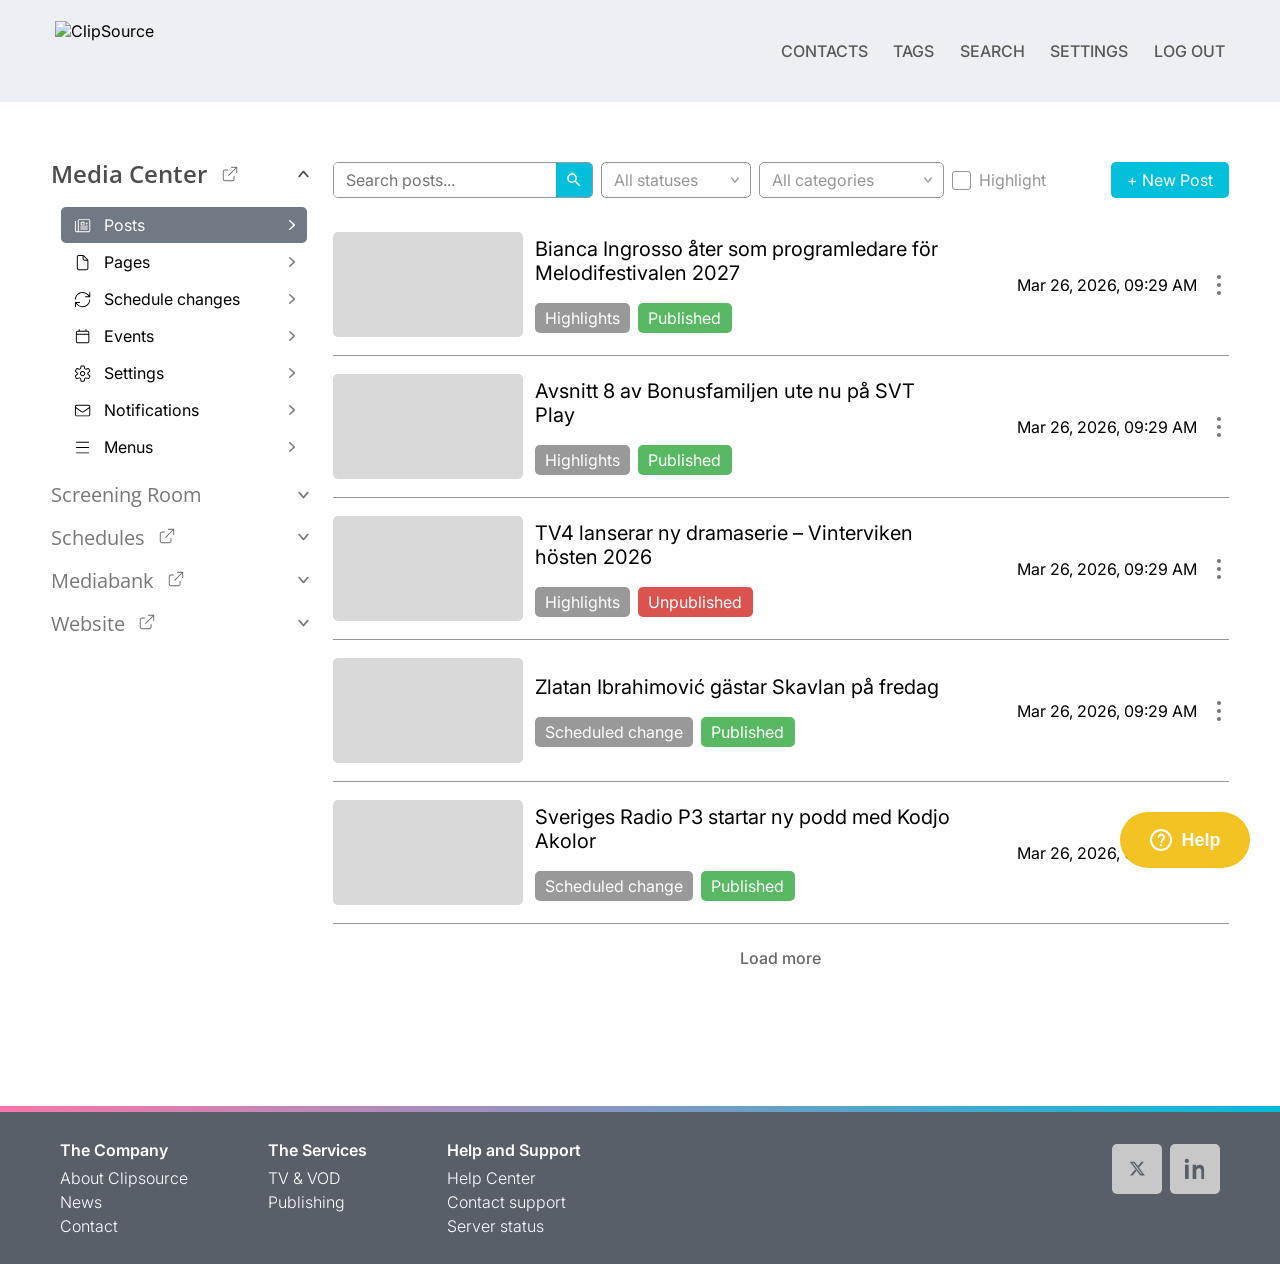
==== medicenter.html @ f0f72229 "Add files via upload" ====
<!DOCTYPE html>
<html lang="en">
<head>
  <meta charset="UTF-8" />
  <meta name="viewport" content="width=device-width, initial-scale=1.0" />
  <title>Media Center</title>
  <link rel="preconnect" href="https://fonts.googleapis.com">
  <link rel="preconnect" href="https://fonts.gstatic.com" crossorigin>
  <link href="https://fonts.googleapis.com/css2?family=Inter:wght@300;400;500;600&family=Open+Sans:wght@400;600&display=swap" rel="stylesheet">
  <link rel="stylesheet" href="screeningroom.css" />
  <link rel="stylesheet" href="search.css" />
  <link rel="stylesheet" href="help-overlay.css" />
</head>
<body>
  <div class="dashboard-wrapper">

    <!-- ── Top Nav ─────────────────────────────────────── -->
    <header class="top-nav">
      <div class="nav-logo">
        <img src="assets/clipsource-logo.png" alt="ClipSource" class="nav-logo-img" />
      </div>
      <nav class="nav-links">
        <span onclick="goToContacts()">CONTACTS</span>
        <span>TAGS</span>
        <span style="margin-left: auto;">SEARCH</span>
        <span onclick="goToSettings()">SETTINGS</span>
        <span onclick="logout()">LOG OUT</span>
      </nav>
    </header>

    <div class="main-container">

      <!-- ── Sidebar ──────────────────────────────────── -->
      <aside class="sidebar">

        <!-- ── Media Center accordion ── -->
        <div class="accordion-section is-open" id="acc-media-center">
          <div class="acc-header" data-target="media-center">
            <span class="acc-title">
              Media Center
              <a href="https://clipsource.com/?gad_source=1&gad_campaignid=19393620648&gbraid=0AAAAADBw0u-tdat1LCQ9C3eCldKlBd64u&gclid=EAIaIQobChMIgPXr3YjekwMVrkKRBR07qACNEAAYASAAEgKkHfD_BwE" target="_blank" rel="noopener noreferrer" class="pressroom-link" title="Pressroom" style="margin-left: 4px; padding: 2px 4px; display: inline-flex; align-items: center; justify-content: center; border-radius: 4px; color: #666;">
                <svg class="nav-icon" viewBox="0 0 640 640" fill="none" style="width: 18px; height: 18px; display: block;"><path d="M368 64C359.2 64 352 71.2 352 80C352 88.8 359.2 96 368 96L521.4 96L260.7 356.7C254.5 362.9 254.5 373.1 260.7 379.3C266.9 385.5 277.1 385.5 283.3 379.3L544 118.6L544 272C544 280.8 551.2 288 560 288C568.8 288 576 280.8 576 272L576 80C576 71.2 568.8 64 560 64L368 64zM144 160C99.8 160 64 195.8 64 240L64 496C64 540.2 99.8 576 144 576L400 576C444.2 576 480 540.2 480 496L480 400C480 391.2 472.8 384 464 384C455.2 384 448 391.2 448 400L448 496C448 522.5 426.5 544 400 544L144 544C117.5 544 96 522.5 96 496L96 240C96 213.5 117.5 192 144 192L240 192C248.8 192 256 184.8 256 176C256 167.2 248.8 160 240 160L144 160z" fill="currentColor"/></svg>
              </a>
            </span>
            <svg class="acc-chevron" width="7" height="12" viewBox="0 0 8.89 13.39" fill="none">
              <path d="M0.357301 13.071C-0.118783 12.6716 -0.119157 11.9393 0.356519 11.5394L6.11962 6.69471L0.356558 1.84998C-0.119109 1.45011 -0.11874 0.717811 0.357328 0.318419L0.458081 0.233894C0.829807 -0.0779599 1.37176 -0.0779654 1.7435 0.233881L8.53177 5.92859C9.00817 6.32825 9.00817 7.06117 8.53177 7.46083L1.74348 13.1555C1.37176 13.4674 0.82981 13.4674 0.458084 13.1555L0.357301 13.071Z" fill="currentColor"/>
            </svg>
          </div>
          <div class="acc-items">

            <div class="nav-item active" data-section="media-center">
              <svg class="nav-icon" viewBox="0 0 20 20" fill="none"><path d="M7 4C6.44687 4 6 4.44687 6 5V15C6 15.3656 5.90312 15.7063 5.73125 16H15.5C16.3281 16 17 15.3281 17 14.5V5C17 4.44687 16.5531 4 16 4H7ZM4 16C4.55313 16 5 15.5531 5 15V5C5 3.89688 5.89688 3 7 3H16C17.1031 3 18 3.89688 18 5V14.5C18 15.8813 16.8813 17 15.5 17H4C2.89688 17 2 16.1031 2 15V5.5C2 5.225 2.225 5 2.5 5C2.775 5 3 5.225 3 5.5V15C3 15.5531 3.44687 16 4 16ZM13 7.5C13 7.225 13.225 7 13.5 7H15C15.275 7 15.5 7.225 15.5 7.5C15.5 7.775 15.275 8 15 8H13.5C13.225 8 13 7.775 13 7.5ZM13 9.5C13 9.225 13.225 9 13.5 9H15C15.275 9 15.5 9.225 15.5 9.5C15.5 9.775 15.275 10 15 10H13.5C13.225 10 13 9.775 13 9.5ZM7.5 11.5C7.5 11.225 7.725 11 8 11H15C15.275 11 15.5 11.225 15.5 11.5C15.5 11.775 15.275 12 15 12H8C7.725 12 7.5 11.775 7.5 11.5ZM7.5 13.5C7.5 13.225 7.725 13 8 13H15C15.275 13 15.5 13.225 15.5 13.5C15.5 13.775 15.275 14 15 14H8C7.725 14 7.5 13.775 7.5 13.5ZM9 9H11V7H9V9ZM8 6.75C8 6.33437 8.33437 6 8.75 6H11.25C11.6656 6 12 6.33437 12 6.75V9.25C12 9.66563 11.6656 10 11.25 10H8.75C8.33437 10 8 9.66563 8 9.25V6.75Z" fill="currentColor"/></svg>
              <span>Posts</span>
              <svg class="item-chevron" width="6" height="10" viewBox="0 0 6.8801 11.3654" fill="none"><path d="M0.280074 11.1326C-0.0930948 10.787 -0.0933998 10.1969 0.279411 9.85086L4.77015 5.68269L0.279431 1.5145C-0.093366 1.16847 -0.0930665 0.578438 0.280083 0.232795C0.615172 -0.0775938 1.13276 -0.0775987 1.46785 0.232783L6.55964 4.94905C6.98693 5.34482 6.98692 6.02056 6.55964 6.41633L1.46785 11.1326C1.13276 11.443 0.615169 11.443 0.280074 11.1326Z" fill="currentColor"/></svg>
            </div>



            <div class="nav-item" data-section="media-center">
              <svg class="nav-icon" viewBox="0 0 20 20" fill="none"><path d="M10 3H6C5.44687 3 5 3.44687 5 4V16C5 16.5531 5.44687 17 6 17H14C14.5531 17 15 16.5531 15 16V8H12C10.8969 8 10 7.10312 10 6V3ZM14.5844 7L11 3.41563V6C11 6.55313 11.4469 7 12 7H14.5844ZM4 4C4 2.89688 4.89688 2 6 2H10.1719C10.7031 2 11.2125 2.20937 11.5875 2.58437L15.4156 6.41563C15.7906 6.79063 16 7.3 16 7.83125V16C16 17.1031 15.1031 18 14 18H6C4.89688 18 4 17.1031 4 16V4Z" fill="currentColor"/></svg>
              <span>Pages</span>
              <svg class="item-chevron" width="6" height="10" viewBox="0 0 6.8801 11.3654" fill="none"><path d="M0.280074 11.1326C-0.0930948 10.787 -0.0933998 10.1969 0.279411 9.85086L4.77015 5.68269L0.279431 1.5145C-0.093366 1.16847 -0.0930665 0.578438 0.280083 0.232795C0.615172 -0.0775938 1.13276 -0.0775987 1.46785 0.232783L6.55964 4.94905C6.98693 5.34482 6.98692 6.02056 6.55964 6.41633L1.46785 11.1326C1.13276 11.443 0.615169 11.443 0.280074 11.1326Z" fill="currentColor"/></svg>
            </div>

            <div class="nav-item" data-section="media-center">
              <svg class="nav-icon" viewBox="0 0 20 20" fill="none"><path d="M3.01562 9.53438C3.125 7.9 3.80313 6.3 5.05 5.05C6.41563 3.68438 8.20625 3 10 3C11.9375 3 13.7875 3.79688 15.1187 5.20625L16.3406 6.5H13C12.725 6.5 12.5 6.725 12.5 7C12.5 7.275 12.725 7.5 13 7.5H17.5C17.775 7.5 18 7.275 18 7V2.5C18 2.225 17.775 2 17.5 2C17.225 2 17 2.225 17 2.5V5.74375L15.8438 4.52187C14.325 2.9125 12.2125 2 10 2C7.95312 2 5.90625 2.78125 4.34375 4.34375C2.91562 5.76875 2.14062 7.6 2.01875 9.46562C2 9.74375 2.20937 9.98125 2.48438 10C2.75938 10.0188 2.99687 9.80938 3.01562 9.53438ZM16.9844 10.4688C16.875 12.1031 16.1969 13.7031 14.95 14.95C13.5844 16.3156 11.7938 17 10 17C8.0625 17 6.2125 16.2031 4.88125 14.7937L3.65937 13.5H7C7.275 13.5 7.5 13.275 7.5 13C7.5 12.725 7.275 12.5 7 12.5H2.5C2.225 12.5 2 12.725 2 13V17.5C2 17.775 2.225 18 2.5 18C2.775 18 3 17.775 3 17.5V14.2563L4.15625 15.4781C5.675 17.0875 7.79063 17.9969 10 17.9969C12.0469 17.9969 14.0938 17.2156 15.6562 15.6531C17.0812 14.2281 17.8563 12.3937 17.9813 10.5281C18 10.2531 17.7906 10.0156 17.5156 9.99687C17.2406 9.97812 17.0031 10.1875 16.9844 10.4625V10.4688Z" fill="currentColor"/></svg>
              <span>Schedule changes</span>
              <svg class="item-chevron" width="6" height="10" viewBox="0 0 6.8801 11.3654" fill="none"><path d="M0.280074 11.1326C-0.0930948 10.787 -0.0933998 10.1969 0.279411 9.85086L4.77015 5.68269L0.279431 1.5145C-0.093366 1.16847 -0.0930665 0.578438 0.280083 0.232795C0.615172 -0.0775938 1.13276 -0.0775987 1.46785 0.232783L6.55964 4.94905C6.98693 5.34482 6.98692 6.02056 6.55964 6.41633L1.46785 11.1326C1.13276 11.443 0.615169 11.443 0.280074 11.1326Z" fill="currentColor"/></svg>
            </div>

            <div class="nav-item" data-section="media-center">
              <svg class="nav-icon" viewBox="0 0 20 20" fill="none"><path d="M6.5 2C6.775 2 7 2.225 7 2.5V4H13V2.5C13 2.225 13.225 2 13.5 2C13.775 2 14 2.225 14 2.5V4H15C16.1031 4 17 4.89688 17 6V15C17 16.1031 16.1031 17 15 17H5C3.89688 17 3 16.1031 3 15V6C3 4.89688 3.89688 4 5 4H6V2.5C6 2.225 6.225 2 6.5 2ZM15 5H5C4.44687 5 4 5.44687 4 6V7H16V6C16 5.44687 15.5531 5 15 5ZM16 8H4V15C4 15.5531 4.44687 16 5 16H15C15.5531 16 16 15.5531 16 15V8Z" fill="currentColor"/></svg>
              <span>Events</span>
              <svg class="item-chevron" width="6" height="10" viewBox="0 0 6.8801 11.3654" fill="none"><path d="M0.280074 11.1326C-0.0930948 10.787 -0.0933998 10.1969 0.279411 9.85086L4.77015 5.68269L0.279431 1.5145C-0.093366 1.16847 -0.0930665 0.578438 0.280083 0.232795C0.615172 -0.0775938 1.13276 -0.0775987 1.46785 0.232783L6.55964 4.94905C6.98693 5.34482 6.98692 6.02056 6.55964 6.41633L1.46785 11.1326C1.13276 11.443 0.615169 11.443 0.280074 11.1326Z" fill="currentColor"/></svg>
            </div>

            <div class="nav-item" data-section="media-center">
              <svg class="nav-icon" viewBox="0 0 20 20" fill="none"><path d="M7.80937 5.50938C7.60625 5.60938 7.40937 5.72187 7.22187 5.85C6.96562 6.02187 6.64375 6.06562 6.34687 5.96875L4.10625 5.225L2.92188 7.275L4.6875 8.84688C4.91875 9.05313 5.04062 9.35313 5.02187 9.6625C5.00625 9.8875 5.00625 10.1188 5.02187 10.3438C5.04375 10.6531 4.91875 10.9531 4.6875 11.1594L2.92188 12.7281L4.10625 14.7812L6.34687 14.0375C6.64062 13.9406 6.9625 13.9844 7.22187 14.1562C7.40937 14.2812 7.60625 14.3969 7.80937 14.4969C8.0875 14.6344 8.28437 14.8906 8.34687 15.1938L8.82187 17.5063H11.1906L11.6656 15.1938C11.7281 14.8906 11.9281 14.6344 12.2031 14.4969C12.4062 14.3969 12.6031 14.2844 12.7906 14.1562C13.0469 13.9844 13.3687 13.9406 13.6656 14.0375L15.9062 14.7812L17.0906 12.7281L15.325 11.1594C15.0937 10.9531 14.9719 10.6531 14.9906 10.3438C14.9969 10.2313 15.0031 10.1188 15.0031 10.0031C15.0031 9.8875 15 9.775 14.9906 9.6625C14.9688 9.35313 15.0937 9.05313 15.325 8.84688L17.0906 7.27812L15.9062 5.225L13.6656 5.96875C13.3719 6.06562 13.05 6.02187 12.7906 5.85C12.6031 5.725 12.4062 5.60938 12.2031 5.50938C11.925 5.37188 11.7281 5.11562 11.6656 4.8125L11.1906 2.5H8.82187L8.34687 4.8125C8.28437 5.11562 8.08437 5.37188 7.80937 5.50938ZM11.1938 1.5C11.6688 1.5 12.0781 1.83437 12.1719 2.29688L12.6469 4.60938C12.8906 4.72812 13.1281 4.86563 13.3531 5.01875L15.5937 4.275C16.0437 4.125 16.5375 4.3125 16.775 4.725L17.9594 6.77812C18.1969 7.19062 18.1125 7.70937 17.7563 8.025L15.9969 9.59375C16.0156 9.8625 16.0156 10.1406 15.9969 10.4062L17.7625 11.975C18.1188 12.2906 18.2 12.8125 17.9656 13.2219L16.7812 15.275C16.5437 15.6875 16.05 15.875 15.6 15.725L13.3594 14.9812C13.1344 15.1312 12.9 15.2687 12.6531 15.3906L12.1781 17.7031C12.0813 18.1687 11.6719 18.5 11.2 18.5H8.83125C8.35625 18.5 7.94687 18.1656 7.85312 17.7031L7.37812 15.3906C7.13437 15.2719 6.89687 15.1344 6.67187 14.9812L4.42188 15.725C3.97188 15.875 3.47812 15.6875 3.24062 15.275L2.05625 13.225C1.81875 12.8156 1.90313 12.2937 2.25938 11.9781L4.02187 10.4062C4.00312 10.1375 4.00312 9.85938 4.02187 9.59375L2.25625 8.025C1.9 7.70937 1.81875 7.1875 2.05312 6.77812L3.24062 4.725C3.47812 4.3125 3.97188 4.125 4.42188 4.275L6.6625 5.01875C6.8875 4.86875 7.12187 4.73125 7.36875 4.60938L7.84375 2.29688C7.94062 1.83437 8.35 1.5 8.825 1.5H11.1938ZM8.25937 10C8.25937 10.9625 9.0375 11.7406 10 11.7406C10.9625 11.7406 11.7406 10.9625 11.7406 10C11.7406 9.0375 10.9625 8.25937 10 8.25937C9.0375 8.25937 8.25937 9.0375 8.25937 10ZM9.99063 12.75C8.47188 12.7437 7.24375 11.5094 7.25 9.99063C7.25625 8.47188 8.49062 7.24375 10.0094 7.25C11.5281 7.25625 12.7562 8.49062 12.75 10.0094C12.7437 11.5281 11.5094 12.7563 9.99063 12.75Z" fill="currentColor"/></svg>
              <span>Settings</span>
              <svg class="item-chevron" width="6" height="10" viewBox="0 0 6.8801 11.3654" fill="none"><path d="M0.280074 11.1326C-0.0930948 10.787 -0.0933998 10.1969 0.279411 9.85086L4.77015 5.68269L0.279431 1.5145C-0.093366 1.16847 -0.0930665 0.578438 0.280083 0.232795C0.615172 -0.0775938 1.13276 -0.0775987 1.46785 0.232783L6.55964 4.94905C6.98693 5.34482 6.98692 6.02056 6.55964 6.41633L1.46785 11.1326C1.13276 11.443 0.615169 11.443 0.280074 11.1326Z" fill="currentColor"/></svg>
            </div>

            <div class="nav-item" data-section="media-center">
              <svg class="nav-icon" viewBox="0 0 20 20" fill="none"><path d="M2 5.82812V5.75H2.00312C2.04062 4.77812 2.84375 4 3.82812 4H16.1719C17.1562 4 17.9563 4.77812 17.9969 5.75H18V14C18 15.1031 17.1031 16 16 16H4C2.89688 16 2 15.1031 2 14V5.82812ZM17 7.4875L11.4781 11.5344C10.5969 12.1781 9.4 12.1781 8.52188 11.5344L3 7.4875V14C3 14.5531 3.44687 15 4 15H16C16.5531 15 17 14.5531 17 14V7.4875ZM17 5.82812C17 5.37187 16.6281 5 16.1719 5H3.82812C3.37187 5 3 5.37187 3 5.82812C3 6.09062 3.125 6.34062 3.3375 6.49687L9.1125 10.7281C9.64063 11.1156 10.3594 11.1156 10.8875 10.7281L16.6625 6.49375C16.875 6.3375 17 6.09062 17 5.825V5.82812Z" fill="currentColor"/></svg>
              <span>Notifications</span>
              <svg class="item-chevron" width="6" height="10" viewBox="0 0 6.8801 11.3654" fill="none"><path d="M0.280074 11.1326C-0.0930948 10.787 -0.0933998 10.1969 0.279411 9.85086L4.77015 5.68269L0.279431 1.5145C-0.093366 1.16847 -0.0930665 0.578438 0.280083 0.232795C0.615172 -0.0775938 1.13276 -0.0775987 1.46785 0.232783L6.55964 4.94905C6.98693 5.34482 6.98692 6.02056 6.55964 6.41633L1.46785 11.1326C1.13276 11.443 0.615169 11.443 0.280074 11.1326Z" fill="currentColor"/></svg>
            </div>

            <div class="nav-item" data-section="media-center">
              <svg class="nav-icon" viewBox="0 0 20 20" fill="none"><path d="M3 4.5C3 4.225 3.225 4 3.5 4H16.5C16.775 4 17 4.225 17 4.5C17 4.775 16.775 5 16.5 5H3.5C3.225 5 3 4.775 3 4.5ZM3 10C3 9.725 3.225 9.5 3.5 9.5H16.5C16.775 9.5 17 9.725 17 10C17 10.275 16.775 10.5 16.5 10.5H3.5C3.225 10.5 3 10.275 3 10ZM17 15.5C17 15.775 16.775 16 16.5 16H3.5C3.225 16 3 15.775 3 15.5C3 15.225 3.225 15 3.5 15H16.5C16.775 15 17 15.225 17 15.5Z" fill="currentColor"/></svg>
              <span>Menus</span>
              <svg class="item-chevron" width="6" height="10" viewBox="0 0 6.8801 11.3654" fill="none"><path d="M0.280074 11.1326C-0.0930948 10.787 -0.0933998 10.1969 0.279411 9.85086L4.77015 5.68269L0.279431 1.5145C-0.093366 1.16847 -0.0930665 0.578438 0.280083 0.232795C0.615172 -0.0775938 1.13276 -0.0775987 1.46785 0.232783L6.55964 4.94905C6.98693 5.34482 6.98692 6.02056 6.55964 6.41633L1.46785 11.1326C1.13276 11.443 0.615169 11.443 0.280074 11.1326Z" fill="currentColor"/></svg>
            </div>



          </div>
        </div>

        <!-- ── Screening Room accordion ── -->
        <div class="accordion-section" id="acc-screening-room">
          <div class="acc-header" data-target="screening-room">
            <span class="acc-title">Screening Room</span>
            <svg class="acc-chevron" width="7" height="12" viewBox="0 0 8.89 13.39" fill="none">
              <path d="M0.357301 13.071C-0.118783 12.6716 -0.119157 11.9393 0.356519 11.5394L6.11962 6.69471L0.356558 1.84998C-0.119109 1.45011 -0.11874 0.717811 0.357328 0.318419L0.458081 0.233894C0.829807 -0.0779599 1.37176 -0.0779654 1.7435 0.233881L8.53177 5.92859C9.00817 6.32825 9.00817 7.06117 8.53177 7.46083L1.74348 13.1555C1.37176 13.4674 0.82981 13.4674 0.458084 13.1555L0.357301 13.071Z" fill="currentColor"/>
            </svg>
          </div>
          <div class="acc-items">

            <div class="nav-item sr-item" data-section="screening-room">
              <svg class="nav-icon" viewBox="0 0 20 20" fill="none"><path d="M10 3H6C5.44687 3 5 3.44687 5 4V16C5 16.5531 5.44687 17 6 17H14C14.5531 17 15 16.5531 15 16V8H12C10.8969 8 10 7.10312 10 6V3ZM14.5844 7L11 3.41563V6C11 6.55313 11.4469 7 12 7H14.5844ZM4 4C4 2.89688 4.89688 2 6 2H10.1719C10.7031 2 11.2125 2.20937 11.5875 2.58437L15.4156 6.41563C15.7906 6.79063 16 7.3 16 7.83125V16C16 17.1031 15.1031 18 14 18H6C4.89688 18 4 17.1031 4 16V4Z" fill="currentColor"/></svg>
              <span>My files</span>
              <svg class="item-chevron" width="6" height="10" viewBox="0 0 6.8801 11.3654" fill="none"><path d="M0.280074 11.1326C-0.0930948 10.787 -0.0933998 10.1969 0.279411 9.85086L4.77015 5.68269L0.279431 1.5145C-0.093366 1.16847 -0.0930665 0.578438 0.280083 0.232795C0.615172 -0.0775938 1.13276 -0.0775987 1.46785 0.232783L6.55964 4.94905C6.98693 5.34482 6.98692 6.02056 6.55964 6.41633L1.46785 11.1326C1.13276 11.443 0.615169 11.443 0.280074 11.1326Z" fill="currentColor"/></svg>
            </div>

            <div class="nav-item sr-item" data-section="screening-room">
              <svg class="nav-icon" viewBox="0 0 14 14.9984" fill="none"><path d="M7.5 1.70469V10.4984C7.5 10.7734 7.275 10.9984 7 10.9984C6.725 10.9984 6.5 10.7734 6.5 10.4984V1.70469L3.85313 4.35156C3.65938 4.54531 3.34062 4.54531 3.14687 4.35156C2.95312 4.15781 2.95312 3.83906 3.14687 3.64531L6.64688 0.145312C6.84063 -0.0484375 7.15937 -0.0484375 7.35312 0.145312L10.8531 3.64531C11.0469 3.83906 11.0469 4.15781 10.8531 4.35156C10.6594 4.54531 10.3406 4.54531 10.1469 4.35156L7.5 1.70469ZM5 9.99844H2C1.44687 9.99844 1 10.4453 1 10.9984V12.9984C1 13.5516 1.44687 13.9984 2 13.9984H12C12.5531 13.9984 13 13.5516 13 12.9984V10.9984C13 10.4453 12.5531 9.99844 12 9.99844H9V8.99844H12C13.1031 8.99844 14 9.89531 14 10.9984V12.9984C14 14.1016 13.1031 14.9984 12 14.9984H2C0.896875 14.9984 0 14.1016 0 12.9984V10.9984C0 9.89531 0.896875 8.99844 2 8.99844H5V9.99844ZM10 11.9984C10 11.5828 10.3344 11.2484 10.75 11.2484C11.1656 11.2484 11.5 11.5828 11.5 11.9984C11.5 12.4141 11.1656 12.7484 10.75 12.7484C10.3344 12.7484 10 12.4141 10 11.9984Z" fill="currentColor"/></svg>
              <span>Upload file</span>
              <svg class="item-chevron" width="6" height="10" viewBox="0 0 6.8801 11.3654" fill="none"><path d="M0.280074 11.1326C-0.0930948 10.787 -0.0933998 10.1969 0.279411 9.85086L4.77015 5.68269L0.279431 1.5145C-0.093366 1.16847 -0.0930665 0.578438 0.280083 0.232795C0.615172 -0.0775938 1.13276 -0.0775987 1.46785 0.232783L6.55964 4.94905C6.98693 5.34482 6.98692 6.02056 6.55964 6.41633L1.46785 11.1326C1.13276 11.443 0.615169 11.443 0.280074 11.1326Z" fill="currentColor"/></svg>
            </div>

            <div class="nav-item sr-item" data-section="screening-room">
              <svg class="nav-icon" viewBox="0 0 12 16" fill="none"><path d="M4.25 2.5H7.75C8.16563 2.5 8.5 2.16563 8.5 1.75C8.5 1.33437 8.16563 1 7.75 1H4.25C3.83437 1 3.5 1.33437 3.5 1.75C3.5 2.16563 3.83437 2.5 4.25 2.5ZM4.25 3.5C3.36875 3.5 2.6375 2.84688 2.51875 2H2C1.44687 2 1 2.44687 1 3V14C1 14.5531 1.44687 15 2 15H10C10.5531 15 11 14.5531 11 14V3C11 2.44687 10.5531 2 10 2H9.48125C9.35937 2.84688 8.63125 3.5 7.75 3.5H4.25ZM7.75 0C8.44687 0 9.05 0.409375 9.33125 1H10C11.1031 1 12 1.89688 12 3V14C12 15.1031 11.1031 16 10 16H2C0.896875 16 0 15.1031 0 14V3C0 1.89688 0.896875 1 2 1H2.66875C2.95 0.409375 3.55313 0 4.25 0H7.75ZM7 8.5C7 7.94687 6.55313 7.5 6 7.5C5.44687 7.5 5 7.94687 5 8.5C5 9.05313 5.44687 9.5 6 9.5C6.55313 9.5 7 9.05313 7 8.5ZM4 8.5C4 7.39688 4.89688 6.5 6 6.5C7.10312 6.5 8 7.39688 8 8.5C8 9.60312 7.10312 10.5 6 10.5C4.89688 10.5 4 9.60312 4 8.5ZM3.20625 13.5C2.86875 13.5 2.6125 13.1844 2.7625 12.8813C3.17187 12.0625 4.01875 11.5 5 11.5H7C7.97812 11.5 8.825 12.0625 9.2375 12.8813C9.39063 13.1844 9.13437 13.5 8.79375 13.5C8.56562 13.5 8.37187 13.35 8.24375 13.1625C7.975 12.7625 7.51875 12.5 7 12.5H5C4.48125 12.5 4.025 12.7625 3.75625 13.1625C3.62812 13.35 3.43438 13.5 3.20625 13.5Z" fill="currentColor"/></svg>
              <span>Account profile</span>
              <svg class="item-chevron" width="6" height="10" viewBox="0 0 6.8801 11.3654" fill="none"><path d="M0.280074 11.1326C-0.0930948 10.787 -0.0933998 10.1969 0.279411 9.85086L4.77015 5.68269L0.279431 1.5145C-0.093366 1.16847 -0.0930665 0.578438 0.280083 0.232795C0.615172 -0.0775938 1.13276 -0.0775987 1.46785 0.232783L6.55964 4.94905C6.98693 5.34482 6.98692 6.02056 6.55964 6.41633L1.46785 11.1326C1.13276 11.443 0.615169 11.443 0.280074 11.1326Z" fill="currentColor"/></svg>
            </div>

            <div class="nav-item sr-item" data-section="screening-room">
              <svg class="nav-icon" viewBox="0 0 20 20" fill="none"><path d="M2 5.82812V5.75H2.00312C2.04062 4.77812 2.84375 4 3.82812 4H16.1719C17.1562 4 17.9563 4.77812 17.9969 5.75H18V14C18 15.1031 17.1031 16 16 16H4C2.89688 16 2 15.1031 2 14V5.82812ZM17 7.4875L11.4781 11.5344C10.5969 12.1781 9.4 12.1781 8.52188 11.5344L3 7.4875V14C3 14.5531 3.44687 15 4 15H16C16.5531 15 17 14.5531 17 14V7.4875ZM17 5.82812C17 5.37187 16.6281 5 16.1719 5H3.82812C3.37187 5 3 5.37187 3 5.82812C3 6.09062 3.125 6.34062 3.3375 6.49687L9.1125 10.7281C9.64063 11.1156 10.3594 11.1156 10.8875 10.7281L16.6625 6.49375C16.875 6.3375 17 6.09062 17 5.825V5.82812Z" fill="currentColor"/></svg>
              <span>Notifications</span>
              <svg class="item-chevron" width="6" height="10" viewBox="0 0 6.8801 11.3654" fill="none"><path d="M0.280074 11.1326C-0.0930948 10.787 -0.0933998 10.1969 0.279411 9.85086L4.77015 5.68269L0.279431 1.5145C-0.093366 1.16847 -0.0930665 0.578438 0.280083 0.232795C0.615172 -0.0775938 1.13276 -0.0775987 1.46785 0.232783L6.55964 4.94905C6.98693 5.34482 6.98692 6.02056 6.55964 6.41633L1.46785 11.1326C1.13276 11.443 0.615169 11.443 0.280074 11.1326Z" fill="currentColor"/></svg>
            </div>

            <div class="nav-item sr-item" data-section="screening-room">
              <svg class="nav-icon" viewBox="0 0 16 14" fill="none"><path d="M1 0.5C1 0.225 0.775 0 0.5 0C0.225 0 0 0.225 0 0.5V11.5C0 12.8813 1.11875 14 2.5 14H15.5C15.775 14 16 13.775 16 13.5C16 13.225 15.775 13 15.5 13H2.5C1.67188 13 1 12.3281 1 11.5V0.5ZM4.5 2H11.5C11.775 2 12 1.775 12 1.5C12 1.225 11.775 1 11.5 1H4.5C4.225 1 4 1.225 4 1.5C4 1.775 4.225 2 4.5 2ZM4.5 5C4.225 5 4 5.225 4 5.5C4 5.775 4.225 6 4.5 6H9.5C9.775 6 10 5.775 10 5.5C10 5.225 9.775 5 9.5 5H4.5ZM4.5 9C4.225 9 4 9.225 4 9.5C4 9.775 4.225 10 4.5 10H13.5C13.775 10 14 9.775 14 9.5C14 9.225 13.775 9 13.5 9H4.5Z" fill="currentColor"/></svg>
              <span>Statistics</span>
              <svg class="item-chevron" width="6" height="10" viewBox="0 0 6.8801 11.3654" fill="none"><path d="M0.280074 11.1326C-0.0930948 10.787 -0.0933998 10.1969 0.279411 9.85086L4.77015 5.68269L0.279431 1.5145C-0.093366 1.16847 -0.0930665 0.578438 0.280083 0.232795C0.615172 -0.0775938 1.13276 -0.0775987 1.46785 0.232783L6.55964 4.94905C6.98693 5.34482 6.98692 6.02056 6.55964 6.41633L1.46785 11.1326C1.13276 11.443 0.615169 11.443 0.280074 11.1326Z" fill="currentColor"/></svg>
            </div>



          </div>
        </div>

        <!-- ── Collapsed sections ── -->
        <div class="accordion-section">
          <div class="acc-header collapsed-only">
            <span class="acc-title">
              Schedules
              <a href="https://clipsource.com/?gad_source=1&gad_campaignid=19393620648&gbraid=0AAAAADBw0u-tdat1LCQ9C3eCldKlBd64u&gclid=EAIaIQobChMIgPXr3YjekwMVrkKRBR07qACNEAAYASAAEgKkHfD_BwE" target="_blank" rel="noopener noreferrer" class="pressroom-link" title="Pressroom" style="margin-left: 4px; padding: 2px 4px; display: inline-flex; align-items: center; justify-content: center; border-radius: 4px; color: #666;">
                <svg class="nav-icon" viewBox="0 0 640 640" fill="none" style="width: 18px; height: 18px; display: block;"><path d="M368 64C359.2 64 352 71.2 352 80C352 88.8 359.2 96 368 96L521.4 96L260.7 356.7C254.5 362.9 254.5 373.1 260.7 379.3C266.9 385.5 277.1 385.5 283.3 379.3L544 118.6L544 272C544 280.8 551.2 288 560 288C568.8 288 576 280.8 576 272L576 80C576 71.2 568.8 64 560 64L368 64zM144 160C99.8 160 64 195.8 64 240L64 496C64 540.2 99.8 576 144 576L400 576C444.2 576 480 540.2 480 496L480 400C480 391.2 472.8 384 464 384C455.2 384 448 391.2 448 400L448 496C448 522.5 426.5 544 400 544L144 544C117.5 544 96 522.5 96 496L96 240C96 213.5 117.5 192 144 192L240 192C248.8 192 256 184.8 256 176C256 167.2 248.8 160 240 160L144 160z" fill="currentColor"/></svg>
              </a>
            </span>
            <svg class="acc-chevron" width="7" height="12" viewBox="0 0 8.89 13.39" fill="none">
              <path d="M0.357301 13.071C-0.118783 12.6716 -0.119157 11.9393 0.356519 11.5394L6.11962 6.69471L0.356558 1.84998C-0.119109 1.45011 -0.11874 0.717811 0.357328 0.318419L0.458081 0.233894C0.829807 -0.0779599 1.37176 -0.0779654 1.7435 0.233881L8.53177 5.92859C9.00817 6.32825 9.00817 7.06117 8.53177 7.46083L1.74348 13.1555C1.37176 13.4674 0.82981 13.4674 0.458084 13.1555L0.357301 13.071Z" fill="currentColor"/>
            </svg>
          </div>
        </div>

        <div class="accordion-section">
          <div class="acc-header collapsed-only">
            <span class="acc-title">
              Mediabank
              <a href="https://clipsource.com/?gad_source=1&gad_campaignid=19393620648&gbraid=0AAAAADBw0u-tdat1LCQ9C3eCldKlBd64u&gclid=EAIaIQobChMIgPXr3YjekwMVrkKRBR07qACNEAAYASAAEgKkHfD_BwE" target="_blank" rel="noopener noreferrer" class="pressroom-link" title="Pressroom" style="margin-left: 4px; padding: 2px 4px; display: inline-flex; align-items: center; justify-content: center; border-radius: 4px; color: #666;">
                <svg class="nav-icon" viewBox="0 0 640 640" fill="none" style="width: 18px; height: 18px; display: block;"><path d="M368 64C359.2 64 352 71.2 352 80C352 88.8 359.2 96 368 96L521.4 96L260.7 356.7C254.5 362.9 254.5 373.1 260.7 379.3C266.9 385.5 277.1 385.5 283.3 379.3L544 118.6L544 272C544 280.8 551.2 288 560 288C568.8 288 576 280.8 576 272L576 80C576 71.2 568.8 64 560 64L368 64zM144 160C99.8 160 64 195.8 64 240L64 496C64 540.2 99.8 576 144 576L400 576C444.2 576 480 540.2 480 496L480 400C480 391.2 472.8 384 464 384C455.2 384 448 391.2 448 400L448 496C448 522.5 426.5 544 400 544L144 544C117.5 544 96 522.5 96 496L96 240C96 213.5 117.5 192 144 192L240 192C248.8 192 256 184.8 256 176C256 167.2 248.8 160 240 160L144 160z" fill="currentColor"/></svg>
              </a>
            </span>
            <svg class="acc-chevron" width="7" height="12" viewBox="0 0 8.89 13.39" fill="none">
              <path d="M0.357301 13.071C-0.118783 12.6716 -0.119157 11.9393 0.356519 11.5394L6.11962 6.69471L0.356558 1.84998C-0.119109 1.45011 -0.11874 0.717811 0.357328 0.318419L0.458081 0.233894C0.829807 -0.0779599 1.37176 -0.0779654 1.7435 0.233881L8.53177 5.92859C9.00817 6.32825 9.00817 7.06117 8.53177 7.46083L1.74348 13.1555C1.37176 13.4674 0.82981 13.4674 0.458084 13.1555L0.357301 13.071Z" fill="currentColor"/>
            </svg>
          </div>
        </div>

        <div class="accordion-section">
          <div class="acc-header collapsed-only">
            <span class="acc-title">
              Website
              <a href="https://clipsource.com/?gad_source=1&gad_campaignid=19393620648&gbraid=0AAAAADBw0u-tdat1LCQ9C3eCldKlBd64u&gclid=EAIaIQobChMIgPXr3YjekwMVrkKRBR07qACNEAAYASAAEgKkHfD_BwE" target="_blank" rel="noopener noreferrer" class="pressroom-link" title="Pressroom" style="margin-left: 4px; padding: 2px 4px; display: inline-flex; align-items: center; justify-content: center; border-radius: 4px; color: #666;">
                <svg class="nav-icon" viewBox="0 0 640 640" fill="none" style="width: 18px; height: 18px; display: block;"><path d="M368 64C359.2 64 352 71.2 352 80C352 88.8 359.2 96 368 96L521.4 96L260.7 356.7C254.5 362.9 254.5 373.1 260.7 379.3C266.9 385.5 277.1 385.5 283.3 379.3L544 118.6L544 272C544 280.8 551.2 288 560 288C568.8 288 576 280.8 576 272L576 80C576 71.2 568.8 64 560 64L368 64zM144 160C99.8 160 64 195.8 64 240L64 496C64 540.2 99.8 576 144 576L400 576C444.2 576 480 540.2 480 496L480 400C480 391.2 472.8 384 464 384C455.2 384 448 391.2 448 400L448 496C448 522.5 426.5 544 400 544L144 544C117.5 544 96 522.5 96 496L96 240C96 213.5 117.5 192 144 192L240 192C248.8 192 256 184.8 256 176C256 167.2 248.8 160 240 160L144 160z" fill="currentColor"/></svg>
              </a>
            </span>
            <svg class="acc-chevron" width="7" height="12" viewBox="0 0 8.89 13.39" fill="none">
              <path d="M0.357301 13.071C-0.118783 12.6716 -0.119157 11.9393 0.356519 11.5394L6.11962 6.69471L0.356558 1.84998C-0.119109 1.45011 -0.11874 0.717811 0.357328 0.318419L0.458081 0.233894C0.829807 -0.0779599 1.37176 -0.0779654 1.7435 0.233881L8.53177 5.92859C9.00817 6.32825 9.00817 7.06117 8.53177 7.46083L1.74348 13.1555C1.37176 13.4674 0.82981 13.4674 0.458084 13.1555L0.357301 13.071Z" fill="currentColor"/>
            </svg>
          </div>
        </div>

      </aside>

      <!-- ── Main Content ───────────────────────────────── -->
      <main class="main-content">

        <!-- Posts view -->
        <div id="posts-view">
          <div class="toolbar">
            <div class="toolbar-group">
              <div class="search-box">
                <input type="text" id="searchInput" placeholder="Search posts..." />
                <button class="search-btn">
                  <svg width="18" height="18" viewBox="0 0 18 18" fill="none">
                    <path d="M11.625 10.5H11.0325L10.8225 10.2975C11.5575 9.4425 12 8.3325 12 7.125C12 4.4325 9.8175 2.25 7.125 2.25C4.4325 2.25 2.25 4.4325 2.25 7.125C2.25 9.8175 4.4325 12 7.125 12C8.3325 12 9.4425 11.5575 10.2975 10.8225L10.5 11.0325V11.625L14.25 15.3675L15.3675 14.25L11.625 10.5ZM7.125 10.5C5.2575 10.5 3.75 8.9925 3.75 7.125C3.75 5.2575 5.2575 3.75 7.125 3.75C8.9925 3.75 10.5 5.2575 10.5 7.125C10.5 8.9925 8.9925 10.5 7.125 10.5Z" fill="white"/>
                  </svg>
                </button>
              </div>
              <div id="statusDropdown" class="dropdown status-dropdown" role="button" tabindex="0" aria-haspopup="listbox" aria-expanded="false">
                <span id="statusDropdownLabel">All statuses</span>
                <svg class="status-chevron" width="6" height="8" viewBox="0 0 5.02 7.65" fill="none" aria-hidden="true"><path d="M0.233189 7.51682C-0.0775287 7.26857 -0.0777675 6.79621 0.2327 6.54764L3.63181 3.82627L0.232712 1.10488C-0.0777437 0.856326 -0.0775091 0.38398 0.233194 0.135731C0.459697 -0.0452411 0.781327 -0.0452441 1.00783 0.135724L4.64919 3.045C5.15026 3.44534 5.15026 4.2072 4.64919 4.60754L1.00783 7.51682C0.781325 7.69779 0.459696 7.69779 0.233189 7.51682Z" fill="#979797"/></svg>
                <div id="statusDropdownMenu" class="status-menu" role="listbox" aria-label="Filter by status">
                  <button class="status-option active" type="button" data-status="all">All statuses</button>
                  <button class="status-option" type="button" data-status="published">Published</button>
                  <button class="status-option" type="button" data-status="not-published">Not published</button>
                  <button class="status-option" type="button" data-status="unpublished">Unpublished</button>
                  <button class="status-option" type="button" data-status="scheduled">Scheduled</button>
                </div>
              </div>
              <div id="categoryDropdown" class="dropdown status-dropdown" role="button" tabindex="0" aria-haspopup="listbox" aria-expanded="false">
                <span id="categoryDropdownLabel">All categories</span>
                <svg class="status-chevron" width="6" height="8" viewBox="0 0 5.02 7.65" fill="none" aria-hidden="true"><path d="M0.233189 7.51682C-0.0775287 7.26857 -0.0777675 6.79621 0.2327 6.54764L3.63181 3.82627L0.232712 1.10488C-0.0777437 0.856326 -0.0775091 0.38398 0.233194 0.135731C0.459697 -0.0452411 0.781327 -0.0452441 1.00783 0.135724L4.64919 3.045C5.15026 3.44534 5.15026 4.2072 4.64919 4.60754L1.00783 7.51682C0.781325 7.69779 0.459696 7.69779 0.233189 7.51682Z" fill="#979797"/></svg>
                <div id="categoryDropdownMenu" class="status-menu" role="listbox" aria-label="Filter by category">
                  <button class="status-option active" type="button" data-category="all">All categories</button>
                  <button class="status-option" type="button" data-category="highlights">Highlights</button>
                  <button class="status-option" type="button" data-category="scheduled">Press release</button>
                </div>
              </div>
              <label id="highlightLabel" class="highlight-label">
                <div id="highlightCheck" class="highlight-check">
                  <svg class="check-icon" width="10" height="8" viewBox="0 0 10 8" fill="none" style="display:none;">
                    <path d="M1 4L3.5 6.5L9 1" stroke="white" stroke-width="1.5" stroke-linecap="round" stroke-linejoin="round"/>
                  </svg>
                </div>
                <span id="highlightText">Highlight</span>
              </label>
            </div>
            <button class="new-post-btn" onclick="goToCreatePost()">+ New Post</button>
          </div>

          <div id="contentList" class="content-list">

            <div class="content-row" data-highlight="true">
              <div class="thumb" style="background-image:url('assets/post-1.jpg');background-size:cover;background-position:center"></div>
              <div class="row-info">
                <p class="row-title">Bianca Ingrosso åter som programledare för Melodifestivalen 2027</p>
                <div class="row-badges">
                  <span class="badge badge-grey">Highlights</span>
                  <span class="badge badge-green">Published</span>
                </div>
              </div>
              <span class="row-date">Mar 26, 2026, 09:29 AM</span>
              <div class="dots-menu" aria-label="Options">
                <svg width="4" height="4" viewBox="0 0 5 5"><circle cx="2.5" cy="2.5" r="2.5" fill="#747474"/></svg>
                <svg width="4" height="4" viewBox="0 0 5 5"><circle cx="2.5" cy="2.5" r="2.5" fill="#747474"/></svg>
                <svg width="4" height="4" viewBox="0 0 5 5"><circle cx="2.5" cy="2.5" r="2.5" fill="#747474"/></svg>
              </div>
            </div>

            <div class="content-row" data-highlight="true">
              <div class="thumb" style="background-image:url('assets/post-2.jpg');background-size:cover;background-position:center"></div>
              <div class="row-info">
                <p class="row-title">Avsnitt 8 av Bonusfamiljen ute nu på SVT Play</p>
                <div class="row-badges">
                  <span class="badge badge-grey">Highlights</span>
                  <span class="badge badge-green">Published</span>
                </div>
              </div>
              <span class="row-date">Mar 26, 2026, 09:29 AM</span>
              <div class="dots-menu" aria-label="Options">
                <svg width="4" height="4" viewBox="0 0 5 5"><circle cx="2.5" cy="2.5" r="2.5" fill="#747474"/></svg>
                <svg width="4" height="4" viewBox="0 0 5 5"><circle cx="2.5" cy="2.5" r="2.5" fill="#747474"/></svg>
                <svg width="4" height="4" viewBox="0 0 5 5"><circle cx="2.5" cy="2.5" r="2.5" fill="#747474"/></svg>
              </div>
            </div>

            <div class="content-row" data-highlight="true">
              <div class="thumb" style="background-image:url('assets/post-3.jpg');background-size:cover;background-position:center"></div>
              <div class="row-info">
                <p class="row-title">TV4 lanserar ny dramaserie – Vinterviken hösten 2026</p>
                <div class="row-badges">
                  <span class="badge badge-grey">Highlights</span>
                  <span class="badge badge-red">Unpublished</span>
                </div>
              </div>
              <span class="row-date">Mar 26, 2026, 09:29 AM</span>
              <div class="dots-menu" aria-label="Options">
                <svg width="4" height="4" viewBox="0 0 5 5"><circle cx="2.5" cy="2.5" r="2.5" fill="#747474"/></svg>
                <svg width="4" height="4" viewBox="0 0 5 5"><circle cx="2.5" cy="2.5" r="2.5" fill="#747474"/></svg>
                <svg width="4" height="4" viewBox="0 0 5 5"><circle cx="2.5" cy="2.5" r="2.5" fill="#747474"/></svg>
              </div>
            </div>

            <div class="content-row" data-highlight="false">
              <div class="thumb" style="background-image:url('assets/post-4.jpg');background-size:cover;background-position:center"></div>
              <div class="row-info">
                <p class="row-title">Zlatan Ibrahimović gästar Skavlan på fredag</p>
                <div class="row-badges">
                  <span class="badge badge-grey">Scheduled change</span>
                  <span class="badge badge-green">Published</span>
                </div>
              </div>
              <span class="row-date">Mar 26, 2026, 09:29 AM</span>
              <div class="dots-menu" aria-label="Options">
                <svg width="4" height="4" viewBox="0 0 5 5"><circle cx="2.5" cy="2.5" r="2.5" fill="#747474"/></svg>
                <svg width="4" height="4" viewBox="0 0 5 5"><circle cx="2.5" cy="2.5" r="2.5" fill="#747474"/></svg>
                <svg width="4" height="4" viewBox="0 0 5 5"><circle cx="2.5" cy="2.5" r="2.5" fill="#747474"/></svg>
              </div>
            </div>

            <div class="content-row" data-highlight="false">
              <div class="thumb" style="background-image:url('assets/post-5.jpg');background-size:cover;background-position:center"></div>
              <div class="row-info">
                <p class="row-title">Sveriges Radio P3 startar ny podd med Kodjo Akolor</p>
                <div class="row-badges">
                  <span class="badge badge-grey">Scheduled change</span>
                  <span class="badge badge-green">Published</span>
                </div>
              </div>
              <span class="row-date">Mar 26, 2026, 09:29 AM</span>
              <div class="dots-menu" aria-label="Options">
                <svg width="4" height="4" viewBox="0 0 5 5"><circle cx="2.5" cy="2.5" r="2.5" fill="#747474"/></svg>
                <svg width="4" height="4" viewBox="0 0 5 5"><circle cx="2.5" cy="2.5" r="2.5" fill="#747474"/></svg>
                <svg width="4" height="4" viewBox="0 0 5 5"><circle cx="2.5" cy="2.5" r="2.5" fill="#747474"/></svg>
              </div>
            </div>

          </div>

          <div class="load-more-wrap">
            <span id="loadMoreBtn" class="load-more-btn">Load more</span>
          </div>
        </div>

        <!-- Screening Room view (shown when SR item selected) -->
        <div id="sr-view" style="display: none;">
          <p style="padding: 20px 0; color: #797777; font-family: 'Inter', sans-serif;">Select a file from the Screening Room to view it here.</p>
        </div>

      </main>
    </div>

    <!-- Help button -->
    <button id="helpBtn" class="help-btn">
      <svg class="help-icon" viewBox="0 0 24 24" aria-hidden="true">
        <circle cx="12" cy="12" r="10" fill="none" stroke="currentColor" stroke-width="2"/>
        <path d="M9.6 9.3a2.7 2.7 0 1 1 4.8 1.7c-.9 1-1.9 1.5-1.9 3" fill="none" stroke="currentColor" stroke-width="2" stroke-linecap="round"/>
        <circle cx="12" cy="17.2" r="1.2" fill="currentColor"/>
      </svg>
      <span>Help</span>
    </button>

    <!-- Footer -->
    <footer id="pageFooter" class="page-footer">
      <div class="gradient-bar"></div>
      <div class="footer-dark">
        <div class="footer-cols">
          <div class="footer-col">
            <span class="footer-col-head">The Company</span>
            <a href="#">About Clipsource</a>
            <a href="#">News</a>
            <a href="#">Contact</a>
          </div>
          <div class="footer-col">
            <span class="footer-col-head">The Services</span>
            <a href="#">TV &amp; VOD</a>
            <a href="#">Publishing</a>
          </div>
          <div class="footer-col">
            <span class="footer-col-head">Help and Support</span>
            <a href="#">Help Center</a>
            <a href="#">Contact support</a>
            <a href="#">Server status</a>
          </div>
        </div>
        <div class="footer-social">
          <div class="social-btn">
            <svg viewBox="0 0 50 50" aria-hidden="true">
              <path d="M13 13L30.5 36H38L21 13H13Z" fill="currentColor"/>
              <path d="M31.5 33.5L17.5 15.5H20L33.5 33.5H31.5Z" fill="#c8c8c8"/>
              <path d="M28.5 22.5L36.5 13H32.5L26.5 20L28.5 22.5ZM13.5 36L22 26L24 28.5L17.5 36H13.5Z" fill="currentColor"/>
            </svg>
          </div>
          <div class="social-btn">
            <svg viewBox="0 0 24 24" aria-hidden="true">
              <path fill="currentColor" d="M6.94 8.5H4V20h2.94zM5.47 7.2a1.7 1.7 0 1 0 0-3.4 1.7 1.7 0 0 0 0 3.4zM20 20h-2.93v-5.6c0-1.34-.03-3.06-1.86-3.06-1.86 0-2.15 1.45-2.15 2.96V20H10.1V8.5h2.81v1.57h.04c.39-.74 1.35-1.52 2.79-1.52 2.98 0 3.53 1.96 3.53 4.51V20z"/>
            </svg>
          </div>
        </div>
      </div>
    </footer>

  </div>
  <script src="accessibility.js"></script>
  <script src="help-overlay.js"></script>
  <script src="screeningroom.js"></script>
  <script src="medicenter.js"></script>
  <script src="search.js"></script>
</body>
</html>
---- screeningroom.css ----
/* ─── Reset & base ─────────────────────────────────────── */
*, *::before, *::after { box-sizing: border-box; margin: 0; padding: 0; }

body {
  font-family: 'Inter', sans-serif;
  background: #fff;
  color: #000;
  min-height: 100vh;
}

body.a11y-dyslexia,
body.a11y-dyslexia input,
body.a11y-dyslexia select,
body.a11y-dyslexia button,
body.a11y-dyslexia span,
body.a11y-dyslexia p,
body.a11y-dyslexia a,
body.a11y-dyslexia h1,
body.a11y-dyslexia h2,
body.a11y-dyslexia h3 {
  font-family: Verdana, Tahoma, sans-serif !important;
  letter-spacing: 0.01em;
}

body.a11y-high-contrast .top-nav {
  background: #dfe6ef;
}

body.a11y-high-contrast .nav-links span,
body.a11y-high-contrast .acc-title {
  color: #1d1d1d;
}

body.a11y-high-contrast .nav-item.active {
  background: #394555;
}

body.a11y-high-contrast .search-btn,
body.a11y-high-contrast .new-post-btn {
  background: #0a6ea0;
}

body.a11y-color-blind .search-btn,
body.a11y-color-blind .new-post-btn {
  background: #005a9c;
}

body.a11y-color-blind .gradient-bar {
  background: linear-gradient(to right, #2f7fdf, #00a88f);
}

body.a11y-keyboard-helper *:focus-visible {
  outline: 2px solid #02c0dc;
  outline-offset: 2px;
}

.dashboard-wrapper {
  display: flex;
  flex-direction: column;
  background: #fff;
  min-height: 100vh;
}

/* ─── Top Nav ───────────────────────────────────────────── */
.top-nav {
  width: 100%;
  background: #ecf0f5;
  height: clamp(70px, 8vw, 104px);
  display: flex;
  align-items: center;
  justify-content: space-between;
  padding: 0 55px;
  flex-shrink: 0;
}

.nav-logo-img {
  height: clamp(40px, 5vw, 61px);
  width: auto;
  object-fit: contain;
  object-position: left;
}

.nav-links {
  display: flex;
  align-items: center;
  gap: clamp(16px, 2vw, 32px);
}

.nav-links span {
  font-family: 'Inter', sans-serif;
  font-weight: 500;
  font-size: 16px;
  color: #595959;
  cursor: pointer;
  white-space: nowrap;
  transition: color 0.2s ease, font-weight 0.2s ease;
}

.nav-links span:hover { color: #07bad9; }

.nav-links span.active {
  color: #222;
  font-weight: 600;
}

/* ─── Main container ──────────────────────────────────── */
.main-container {
  display: flex;
  flex: 1;
  min-height: calc(100vh - clamp(70px,8vw,104px) - 6px);
  padding: clamp(28px,5vw,60px) clamp(16px,4vw,55px) 0;
}

/* ─── Sidebar ─────────────────────────────────────────── */
.sidebar {
  width: clamp(200px, 20vw, 280px);
  flex-shrink: 0;
  padding-bottom: 40px;
  transition: opacity 0.3s ease, visibility 0.3s ease, width 0.3s ease;
}

.sidebar.closed {
  opacity: 0;
  visibility: hidden;
  width: 0;
  padding: 0;
  overflow: hidden;
}

/* ─── Back button ───────────────────────────────────────── */
.back-to-screening {
  width: 32px;
  height: 32px;
  border: 0;
  display: grid;
  place-items: center;
  background: transparent;
  color: #5a6472;
  cursor: pointer;
  transition: color 0.2s ease;
}

.back-to-screening:hover {
  color: #3e4a5a;
}

.back-to-screening svg {
  width: 22px;
  height: 22px;
  fill: currentColor;
}

.acc-header {
  display: flex;
  align-items: center;
  justify-content: space-between;
  cursor: pointer;
  user-select: none;
  padding: 0 0 10px 0;
  margin-bottom: 10px;
  gap: 8px;
}

.acc-header:hover .acc-title { color: #07bad9; }

.acc-title {
  font-family: 'Open Sans', sans-serif;
  font-size: clamp(16px, 1.7vw, 20px);
  font-weight: 400;
  color: #797777;
  line-height: 1;
  transition: color 0.2s ease, font-size 0.25s ease;
  flex: 1;
}

.accordion-section.is-open > .acc-header .acc-title {
  font-size: clamp(17px, 2vw, 24px);
  font-weight: 600;
  color: #4e4d4d;
}

.acc-chevron {
  flex-shrink: 0;
  color: #797777;
  transform: rotate(90deg);
  transition: transform 0.2s ease, color 0.2s ease;
}

.accordion-section.is-open > .acc-header .acc-chevron {
  color: #4e4d4d;
  transform: rotate(-90deg);
}

.acc-header.collapsed-only { padding: 0 0 10px 0; margin-bottom: 10px; }
.acc-header.collapsed-only .acc-chevron {
  transform: rotate(90deg);
  color: #797777;
}
.acc-header.collapsed-only:hover .acc-title { color: #07bad9; }

/* ─── Accordion items panel ─────────────────────────────── */
.acc-items {
  max-height: 0;
  overflow: hidden;
  transition: max-height 0.3s ease;
}

.accordion-section.is-open .acc-items {
  max-height: 700px;
}

/* ─── Nav item ────────────────────────────────────────── */
.nav-item {
  display: flex;
  align-items: center;
  gap: 12px;
  padding: 0 12px;
  margin: 1px 0 1px 10px;
  border-radius: 5px;
  cursor: pointer;
  height: clamp(30px, 3vw, 36px);
  background: #fff;
  color: #000;
  transition: background-color 0.15s ease, color 0.15s ease;
}

.nav-item:hover { background: #8a9199; color: #fff; }
.nav-item.active { background: #717984; color: #fff; }

.accordion-section.is-open .nav-item:last-child {
  margin-bottom: 20px;
}

.nav-icon {
  flex-shrink: 0;
  width: clamp(14px, 1.5vw, 20px);
  height: clamp(14px, 1.5vw, 20px);
  fill: currentColor;
}

.nav-item > span {
  font-family: 'Inter', sans-serif;
  font-weight: 400;
  font-size: 16px;
  flex: 1;
  white-space: nowrap;
  overflow: hidden;
  text-overflow: ellipsis;
}

.item-chevron {
  flex-shrink: 0;
  opacity: 0.5;
  fill: currentColor;
}

.nav-item:hover .item-chevron,
.nav-item.active .item-chevron { opacity: 1; }

/* ─── Main content ────────────────────────────────────── */
.main-content {
  flex: 1;
  min-width: 0;
  padding-left: clamp(12px, 2vw, 28px);
  padding-bottom: 40px;
}

.under-construction-state {
  display: flex;
  flex-direction: column;
  align-items: center;
  justify-content: center;
  gap: 10px;
  min-height: 280px;
  color: #6f7680;
  text-align: center;
  font-family: 'Inter', sans-serif;
}

.under-construction-icon {
  width: 48px;
  height: 48px;
  color: #7a8390;
}

.under-construction-state h2 {
  margin: 0;
  font-size: clamp(20px, 2.4vw, 28px);
  font-weight: 600;
  color: #535c68;
}

.under-construction-state p {
  margin: 0;
  font-size: 16px;
  color: #7b828c;
}

.contacts-view {
  width: 100%;
  font-family: 'Inter', sans-serif;
}

.contacts-tabs {
  position: relative;
  display: flex;
  align-items: flex-end;
  gap: 0;
  margin-bottom: 22px;
  min-height: 36px;
  overflow-x: auto;
  border-bottom: 1px solid #717984;
}

.contacts-tabs::after {
  content: none;
}

.contacts-tab {
  border: none;
  background: transparent;
  color: #000;
  font-family: 'Inter', sans-serif;
  font-size: 18px;
  font-weight: 400;
  height: 35px;
  padding: 0 18px;
  cursor: pointer;
  white-space: nowrap;
  position: relative;
  z-index: 1;
  margin-bottom: 1px;
}

.contacts-tab.is-active {
  background: #717984;
  color: #fff;
  border-radius: 5px 5px 0 0;
  margin-bottom: 0;
  z-index: 2;
}

.contacts-tab-count {
  display: inline-flex;
  align-items: center;
  justify-content: center;
  min-width: 18px;
  height: 18px;
  margin-left: 4px;
  padding: 0 5px;
  border-radius: 999px;
  background: #e64f46;
  color: #fff;
  font-size: 11px;
  line-height: 1;
}

.contacts-toolbar {
  display: flex;
  align-items: center;
  gap: 12px;
  flex-wrap: wrap;
  margin-bottom: 18px;
}

.contacts-search-box {
  max-width: 246px;
}

.contacts-filter {
  position: relative;
  display: flex;
  align-items: center;
  min-width: 112px;
  height: 36px;
  border: 1px solid #c9c9c9;
  border-radius: 5px;
  background: #fff;
  padding: 0 12px;
}

.contacts-filter select {
  appearance: none;
  -webkit-appearance: none;
  width: 100%;
  border: none;
  background: transparent;
  font-family: 'Inter', sans-serif;
  font-size: 16px;
  color: #4e4d4d;
  padding-right: 18px;
  outline: none;
  cursor: pointer;
}

.contacts-filter::after {
  content: "";
  position: absolute;
  right: 12px;
  top: 50%;
  width: 7px;
  height: 7px;
  border-right: 1.5px solid #777;
  border-bottom: 1.5px solid #777;
  transform: translateY(-70%) rotate(45deg);
  pointer-events: none;
}

#contactsStatusDropdown::after {
  display: none;
}

.contacts-filter-status {
  min-width: 112px;
  padding-left: 28px;
}

.contacts-filter-dot {
  position: absolute;
  left: 12px;
  top: 50%;
  width: 10px;
  height: 10px;
  border-radius: 50%;
  background: #111;
  transform: translateY(-50%);
}

.contacts-filter-groups {
  min-width: 136px;
}

/* Custom status dropdown styles */
#contactsStatusDropdown {
  position: relative;
  display: flex;
  align-items: center;
  width: fit-content;
  height: 36px;
  border: 1px solid #c9c9c9;
  border-radius: 5px;
  background: #fff;
  padding: 0 12px;
  cursor: pointer;
  padding-left: 28px;
}

#contactsStatusDropdown[aria-expanded="true"] {
  border-bottom: none;
  border-bottom-left-radius: 0;
  border-bottom-right-radius: 0;
}

.contacts-status-label {
  flex: 1;
  font-family: 'Inter', sans-serif;
  font-size: 16px;
  color: #4e4d4d;
}

.contacts-filter-chevron {
  margin-left: 8px;
  transition: transform 0.2s ease;
  transform-origin: center;
  transform: rotate(90deg);
}

#contactsStatusDropdown.open .contacts-filter-chevron {
  transform: rotate(-90deg);
}

#contactsStatusMenu {
  position: absolute;
  top: 100%;
  left: -1px;
  width: 380px;
  background: #fff;
  border: 1px solid #c9c9c9;
  border-top: none;
  border-bottom-left-radius: 5px;
  border-bottom-right-radius: 5px;
  box-shadow: 0 2px 12px rgba(0, 0, 0, 0.12);
  display: none;
  flex-direction: column;
  z-index: 100;
  max-height: 0;
  overflow: hidden;
  transition: max-height 0.2s ease;
}

#contactsStatusDropdown.open #contactsStatusMenu {
  display: flex;
  max-height: 700px;
}

.contacts-status-legend {
  padding: 16px;
  background: #f8fafb;
}

.contacts-legend-title {
  font-size: 12px;
  font-weight: 600;
  color: #595959;
  margin: 0 0 10px 0;
  text-transform: uppercase;
  letter-spacing: 0.5px;
}

.contacts-legend-list {
  display: flex;
  flex-direction: column;
  gap: 8px;
}

.contacts-legend-item {
  display: flex;
  gap: 12px;
  align-items: flex-start;
  margin-bottom: 12px;
  padding: 8px;
  border-radius: 4px;
  cursor: pointer;
  transition: background-color 0.15s ease;
}

.contacts-legend-item:last-child {
  margin-bottom: 0;
}

.contacts-legend-item:hover {
  background-color: #f0f4f8;
}

.contacts-legend-item.active {
  background-color: #e3f2fd;
}

.contacts-legend-dot {
  width: 12px;
  height: 12px;
  border-radius: 50%;
  margin-top: 2px;
  flex-shrink: 0;
}

.contacts-legend-dot.active {
  background: #34a853;
}

.contacts-legend-dot.inactive {
  background: #fbbc04;
}

.contacts-legend-dot.bounce {
  background: #ff9800;
}

.contacts-legend-dot.pending {
  background: #2196f3;
}

.contacts-legend-dot.unapproved {
  background: #9c27b0;
}

.contacts-legend-dot.hard-bounce {
  background: #f44336;
}

.contacts-legend-dot.black {
  background: #111;
}

.contacts-legend-text {
  font-size: 16px;
  font-weight: 500;
  color: #2f3439;
}

.contacts-legend-text strong {
  font-size: 14px;
  font-weight: 400;
  color: #2f3439;
}

.contacts-legend-text span {
  display: none;
}

.contacts-actions-btn {
  margin-left: auto;
  height: 36px;
  padding: 0 14px;
  border: 1px solid #c9c9c9;
  border-radius: 5px;
  background: #fff;
  font-family: 'Inter', sans-serif;
  font-size: 16px;
  color: #4e4d4d;
  cursor: pointer;
}

.contacts-table-wrap {
  width: 100%;
  overflow-x: auto;
}

.contacts-table {
  width: 100%;
  border-collapse: collapse;
}

.contacts-table th,
.contacts-table td {
  padding: 14px 10px;
  border-bottom: 1px solid #d8e1e8;
  text-align: left;
  vertical-align: middle;
  font-size: 15px;
}

.contacts-table th {
  font-weight: 500;
  color: #5d6d7d;
}

.contacts-table td {
  color: #2f3439;
}

.contacts-checkbox-col {
  width: 34px;
  padding-left: 0;
  padding-right: 0;
}

.contacts-checkbox-col input {
  appearance: none;
  -webkit-appearance: none;
  width: 18px;
  height: 18px;
  border: 1px solid #bdd0dd;
  border-radius: 3px;
  background: #fff;
  cursor: pointer;
}

.contacts-email {
  min-width: 250px;
}

.contacts-group-chip {
  display: inline-flex;
  align-items: center;
  gap: 8px;
  color: #02c0dc;
  max-width: 200px;
}

.contacts-group-chip svg {
  width: 17px;
  height: 17px;
  flex-shrink: 0;
}

.contacts-group-chip span {
  color: #4e4d4d;
  overflow: hidden;
  text-overflow: ellipsis;
  white-space: nowrap;
  display: none;
}

.contacts-status-dot {
  display: inline-block;
  width: 17px;
  height: 17px;
  border-radius: 50%;
}

.contacts-status-dot.is-active {
  background: #34a853;
}

.contacts-status-dot.is-inactive {
  background: #fbbc04;
}

.contacts-status-dot.is-pending {
  background: #2196f3;
}

.contacts-status-dot.is-bounce {
  background: #ff9800;
}

.contacts-status-dot.is-unapproved {
  background: #9c27b0;
}

.contacts-status-dot.is-hard-bounce {
  background: #f44336;
}

.contacts-menu-col {
  width: 36px;
  text-align: right;
}

.contacts-row-menu {
  display: inline-flex;
  align-items: center;
  justify-content: center;
  width: 24px;
  height: 24px;
  border: none;
  background: transparent;
  color: #3d4044;
  cursor: pointer;
}

.contacts-empty-state {
  margin-top: 18px;
  color: #6f7680;
  font-size: 16px;
}

/* ─── Toolbar ────────────────────────────────────────── */
/* ─── Sidebar label ──────────────────────────────────── */
.sidebar-label {
  padding: 10px 0;
  margin-bottom: 4px;
  border-bottom: 1px solid #979797;
  color: #07bad9;
  font-family: 'Inter', sans-serif;
  font-weight: 600;
  font-size: 16px;
  line-height: 1.3;
}

/* ─── Nav logo ───────────────────────────────────────── */
.nav-logo {
  display: flex;
  align-items: center;
  gap: 8px;
}

.logo-mark {
  width: clamp(32px, 4vw, 48px);
  height: clamp(32px, 4vw, 48px);
  background: linear-gradient(135deg, #07bad9, #F977AB);
  border-radius: 8px;
  display: flex;
  align-items: center;
  justify-content: center;
  color: #fff;
  font-family: 'Inter', sans-serif;
  font-weight: 700;
  font-size: clamp(16px, 2vw, 24px);
  flex-shrink: 0;
}

.logo-text {
  font-family: 'Inter', sans-serif;
  font-weight: 600;
  font-size: clamp(16px, 1.8vw, 22px);
  color: #585f69;
}

/* ─── Toolbar ────────────────────────────────────────── */
.toolbar-group {
  display: flex;
  align-items: center;
  flex-wrap: wrap;
  gap: 8px;
  flex: 1;
}

/* ─── Content list ───────────────────────────────────── */
.content-list {
  width: 100%;
}

.toolbar {
  display: flex;
  flex-wrap: wrap;
  align-items: center;
  gap: 8px;
  margin-bottom: 16px;
}

.search-box {
  display: flex;
  border: 1px solid #979797;
  border-radius: 5px;
  overflow: hidden;
  max-width: 260px;
  min-width: 120px;
  height: clamp(28px, 2.8vw, 36px);
}

.search-box input {
  flex: 1;
  min-width: 0;
  border: none;
  outline: none;
  padding: 0 12px;
  font-family: 'Inter', sans-serif;
  font-size: 16px;
  color: #979797;
  background: #fff;
}

.search-btn {
  flex-shrink: 0;
  width: clamp(28px, 2.8vw, 36px);
  background: #02c0dc;
  border: none;
  cursor: pointer;
  display: flex;
  align-items: center;
  justify-content: center;
}

.dropdown {
  display: flex;
  align-items: center;
  gap: 8px;
  border: 1px solid #979797;
  border-radius: 5px;
  height: clamp(28px, 2.8vw, 36px);
  padding: 0 12px;
  cursor: pointer;
  background: #fff;
  flex-shrink: 0;
  transition: border-color 0.2s ease;
}

.dropdown:hover { border-color: #07bad9; }

.dropdown > span {
  font-family: 'Inter', sans-serif;
  font-size: 16px;
  color: #979797;
}

.status-dropdown {
  position: relative;
  min-width: 150px;
  justify-content: flex-start;
  padding-right: 28px;
}

#categoryDropdown {
  min-width: 185px;
}

.status-chevron {
  position: absolute;
  right: 12px;
  top: 50%;
  flex-shrink: 0;
  transform: translateY(-50%) rotate(90deg);
  transition: transform 0.2s ease;
}

.status-dropdown.open .status-chevron {
  transform: translateY(-50%) rotate(270deg);
}

.status-menu {
  position: absolute;
  top: calc(100% + 8px);
  left: 0;
  min-width: 100%;
  background: #fff;
  border: 1px solid #979797;
  border-radius: 12px;
  box-shadow: 0 10px 24px rgba(0, 0, 0, 0.12);
  padding: 8px 0;
  display: none;
  z-index: 40;
}

.status-dropdown.open .status-menu {
  display: block;
}

.status-option {
  width: 100%;
  border: 0;
  background: transparent;
  text-align: left;
  padding: 8px 12px;
  font-family: 'Inter', sans-serif;
  font-size: 16px;
  font-weight: 400;
  color: #979797;
  cursor: pointer;
}

.status-dropdown > span {
  font-size: 16px;
}

.status-option:hover,
.status-option:focus-visible {
  background: #f2f4f8;
  color: #111;
  outline: none;
}

.status-option.active {
  color: #111;
}

/* Contact status legend */
.contact-status-legend {
  display: flex;
  flex-direction: column;
  gap: 10px;
  padding: 12px 0;
}

.contact-status-item {
  display: flex;
  align-items: center;
  gap: 12px;
  font-family: 'Inter', sans-serif;
  font-size: 15px;
  color: #4e4d4d;
  cursor: pointer;
  padding: 6px 12px;
  border-radius: 4px;
  transition: background 0.15s ease;
}

.contact-status-item:hover {
  background: #f2f4f8;
}

.contact-status-dot {
  width: 12px;
  height: 12px;
  border-radius: 50%;
  flex-shrink: 0;
}

.contact-status-dot.view-all { background: #000; }
.contact-status-dot.active-receives { background: #58b863; }
.contact-status-dot.active-deactivated { background: #f3c223; }
.contact-status-dot.active-bounce { background: #ff9800; }
.contact-status-dot.no-registered-approved { background: #02c0dc; }
.contact-status-dot.no-registered-not-approved { background: #9c27b0; }
.contact-status-dot.hard-bounce { background: #f44336; }

.highlight-label {
  display: flex;
  align-items: center;
  gap: 8px;
  cursor: pointer;
  flex-shrink: 0;
}

.highlight-check {
  width: clamp(14px, 1.5vw, 20px);
  height: clamp(14px, 1.5vw, 20px);
  border-radius: 3px;
  border: 1px solid #979797;
  background: #fff;
  display: flex;
  align-items: center;
  justify-content: center;
  flex-shrink: 0;
  transition: background 0.2s ease, border-color 0.2s ease;
}

.highlight-check.checked {
  background: #02c0dc;
  border-color: #02c0dc;
}

.highlight-label > span {
  font-family: 'Inter', sans-serif;
  font-size: 16px;
  color: #979797;
  transition: color 0.2s ease;
  white-space: nowrap;
}

.highlight-label.is-active > span { color: #02c0dc; }

.new-post-btn {
  display: flex;
  align-items: center;
  gap: 4px;
  background: #02c0dc;
  color: #fff;
  font-family: 'Inter', sans-serif;
  font-size: 16px;
  font-weight: 400;
  border: none;
  border-radius: 5px;
  height: clamp(28px, 2.8vw, 36px);
  padding: 0 16px;
  cursor: pointer;
  margin-left: auto;
  flex-shrink: 0;
  white-space: nowrap;
  transition: background 0.2s ease;
}

.new-post-btn:hover { background: #00aac9; }

/* ─── Content rows ────────────────────────────────────── */
.content-row {
  display: flex;
  align-items: center;
  border-bottom: 1px solid #979797;
  gap: 12px;
  padding: 18px 0;
  min-height: clamp(80px, 10vw, 130px);
}

.content-row.hidden-row { display: none; }

.thumb {
  flex-shrink: 0;
  width: 190px;
  height: 105px;
  background: #d9d9d9;
  border-radius: 5px;
  background-size: cover;
  background-position: center;
  background-repeat: no-repeat;
}

.row-info { flex: 1; min-width: 0; padding-right: 48px; }

.row-title {
  font-family: 'Inter', sans-serif;
  font-weight: 400;
  font-size: clamp(16px, 1.6vw, 20px);
  color: #000;
  margin-bottom: 18px;
}

.row-badges {
  display: flex;
  flex-wrap: wrap;
  gap: 8px;
}

.badge {
  display: inline-block;
  color: #fff;
  font-family: 'Inter', sans-serif;
  font-size: 16px;
  font-weight: 400;
  border-radius: 5px;
  padding: clamp(3px,0.4vw,6px) clamp(6px,0.8vw,11px);
  white-space: nowrap;
}

.badge-grey  { background: #999; }
.badge-green { background: #58b863; }
.badge-red   { background: #db534f; }
.badge-cyan  { background: #02c0dc; }
.badge-lilac { background: #58b863; }
.badge-highlight { background: #ffc107; color: #000; font-weight: 600; }

.row-date {
  flex-shrink: 0;
  font-family: 'Inter', sans-serif;
  font-size: 16px;
  color: #000;
  white-space: nowrap;
}

.dots-menu {
  display: flex;
  flex-direction: column;
  align-items: center;
  justify-content: center;
  gap: 4px;
  flex-shrink: 0;
  width: 20px;
  cursor: pointer;
  border-radius: 4px;
  padding: 2px;
  transition: background 0.15s ease;
}

.dots-menu:hover { background: #f0f0f0; }

.row-action-menu {
  position: fixed;
  z-index: 120;
  width: min(84vw, 270px);
  background: #f4f4f4;
  border: 1px solid #cfcfcf;
  border-radius: 10px;
  box-shadow: 0 14px 28px rgba(0, 0, 0, 0.18);
  padding: 4px 0;
  display: none;
}

.row-action-menu.open {
  display: block;
}

.ram-item {
  width: 100%;
  border: 0;
  background: transparent;
  text-align: left;
  cursor: pointer;
  padding: 10px 16px;
  font-family: 'Inter', sans-serif;
  font-size: 16px;
  font-weight: 400;
  color: #3b3e42;
}

.ram-item:hover {
  background: #ececec;
}

.ram-item.is-danger {
  color: #3b3e42;
  background: transparent;
}

.ram-item.is-danger:hover {
  background: #c7423e;
  color: #fff;
}

.ram-divider {
  height: 1px;
  background: #d7d7d7;
  margin: 4px 0;
}

.ram-confirm {
  display: none;
  padding: 8px 16px 10px;
}

.row-action-menu.confirming-delete .ram-confirm-delete {
  display: block;
}

.row-action-menu.confirming-publish .ram-confirm-publish {
  display: block;
}

.ram-confirm-text {
  margin: 0 0 6px;
  font-family: 'Inter', sans-serif;
  font-size: 16px;
  color: #3b3e42;
}

.ram-confirm-actions {
  display: flex;
  gap: 8px;
}

.ram-confirm-btn {
  border: 0;
  border-radius: 4px;
  cursor: pointer;
  padding: 7px 12px;
  font-family: 'Inter', sans-serif;
  font-size: 16px;
}

.ram-confirm-btn.yes {
  background: #07bad9;
  color: #fff;
}

.ram-confirm-btn.no {
  background: #d6d6d6;
  color: #3b3e42;
}

/* ─── Load more ───────────────────────────────────────── */
.load-more-wrap {
  display: flex;
  justify-content: center;
  margin-top: 24px;
  padding-bottom: 16px;
}

.load-more-btn {
  font-family: 'Inter', sans-serif;
  font-weight: 500;
  font-size: 16px;
  color: #676767;
  cursor: pointer;
}

.load-more-btn:hover { text-decoration: underline; }

/* ─── Fade-in for new rows ────────────────────────────── */
@keyframes fadeRowIn {
  from { opacity: 0; transform: translateY(6px); }
  to   { opacity: 1; transform: translateY(0); }
}

.row-anim { animation: fadeRowIn 0.3s ease; }

/* ─── Help button ─────────────────────────────────────── */
.help-btn {
  position: sticky;
  align-self: flex-end;
  margin: 0 30px 26px 0;
  bottom: 32px;
  display: inline-flex;
  align-items: center;
  justify-content: center;
  gap: 8px;
  min-width: 130px;
  height: 56px;
  padding: 0 20px;
  border: 0;
  border-radius: 50px;
  color: #fff;
  background: #f3c223;
  font-size: 18px;
  font-weight: 600;
  cursor: pointer;
  z-index: 10;
}

.help-btn:hover { filter: brightness(0.94); }

.help-icon {
  width: 24px;
  height: 24px;
  flex-shrink: 0;
  display: block;
}

.help-toast {
  position: fixed;
  left: 50%;
  bottom: 14px;
  transform: translateX(-50%) translateY(20px);
  background: rgba(0, 0, 0, 0.75);
  color: #fff;
  padding: 8px 14px;
  border-radius: 8px;
  opacity: 0;
  pointer-events: none;
  transition: opacity 0.25s ease, transform 0.25s ease;
  z-index: 60;
}

.help-toast.show {
  opacity: 1;
  transform: translateX(-50%) translateY(0);
}

/* ─── Footer ──────────────────────────────────────────── */
.page-footer {
  width: 100%;
  margin-top: auto;
}

.gradient-bar {
  height: 6px;
  width: 100%;
  background: linear-gradient(to right, #F977AB, #07BAD9);
}

.footer-dark {
  background: #585f69;
  width: 100%;
  padding: 28px 60px;
  display: flex;
  align-items: flex-start;
  justify-content: space-between;
}

.footer-cols {
  display: flex;
  gap: 80px;
}

.footer-col {
  display: flex;
  flex-direction: column;
  gap: 4px;
}

.footer-col-head {
  color: #fff;
  font-family: 'Inter', sans-serif;
  font-weight: 600;
  font-size: 16px;
  margin-bottom: 4px;
}

.footer-col a {
  color: #fff;
  font-family: 'Inter', sans-serif;
  font-weight: 300;
  font-size: 16px;
  text-decoration: none;
}

.footer-col a:hover { text-decoration: underline; }

.footer-social {
  display: flex;
  gap: 8px;
  align-items: center;
  margin-top: 4px;
}

.social-btn {
  background: #c8c8c8;
  border-radius: 5px;
  width: 50px;
  height: 50px;
  display: flex;
  align-items: center;
  justify-content: center;
  cursor: pointer;
  flex-shrink: 0;
  transition: background 0.2s ease;
}

.social-btn:hover { background: #aaa; }

.social-btn svg {
  width: 30px;
  height: 30px;
  color: #585f69;
  display: block;
}

.social-btn > span {
  color: #585f69;
  font-family: 'Inter', sans-serif;
  font-weight: 600;
  font-size: 28px;
  line-height: 1;
}

/* Display section styling */
.display-section {
  margin-top: clamp(20px, 3vw, 40px);
  padding: clamp(16px, 2vw, 24px);
  background: #f5f5f5;
  border-radius: 8px;
  font-family: 'Inter', sans-serif;
}

.display-title {
  font-size: clamp(16px, 1.5vw, 18px);
  font-weight: 600;
  color: #000;
  margin: 0 0 clamp(12px, 1.5vw, 18px) 0;
}

.display-options {
  display: flex;
  gap: clamp(16px, 3vw, 32px);
  margin-bottom: clamp(20px, 2.5vw, 32px);
}

.display-checkbox {
  display: flex;
  align-items: center;
  gap: 8px;
  cursor: pointer;
  user-select: none;
}

.display-checkbox input[type="checkbox"] {
  width: 20px;
  height: 20px;
  cursor: pointer;
  accent-color: #07bad9;
}

.checkbox-label {
  font-size: clamp(14px, 1.4vw, 16px);
  color: #333;
  font-weight: 400;
}

.highlight-duration {
  padding-top: clamp(12px, 1.5vw, 18px);
  border-top: 1px solid #e0e0e0;
}

.duration-label {
  font-size: clamp(14px, 1.4vw, 16px);
  color: #333;
  font-weight: 400;
  margin: 0 0 clamp(12px, 1.5vw, 16px) 0;
}

.duration-controls {
  display: flex;
  gap: clamp(12px, 2vw, 16px);
  align-items: center;
}

.duration-dropdown {
  flex: 0 0 auto;
  padding: clamp(8px, 1vw, 12px) clamp(12px, 1.5vw, 16px);
  border: 1px solid #d0d0d0;
  border-radius: 6px;
  font-family: 'Inter', sans-serif;
  font-size: clamp(14px, 1.4vw, 16px);
  color: #333;
  background: white;
  cursor: pointer;
  transition: border-color 0.2s;
}

.duration-dropdown:hover {
  border-color: #07bad9;
}

.date-picker-btn {
  display: flex;
  align-items: center;
  gap: 8px;
  padding: clamp(8px, 1vw, 12px) clamp(16px, 2vw, 20px);
  border: 1px solid #d0d0d0;
  border-radius: 6px;
  background: white;
  font-family: 'Inter', sans-serif;
  font-size: clamp(14px, 1.4vw, 16px);
  color: #999;
  cursor: pointer;
  transition: all 0.2s;
}

.date-picker-btn:hover {
  border-color: #07bad9;
  color: #07bad9;
}

.date-picker-btn svg {
  flex-shrink: 0;
}

/* ─── Pages Builder View ────────────────────────────────── */

#pages-view {
  display: flex;
  flex-direction: column;
  width: 100%;
  height: 100%;
  background: white;
  overflow: hidden;
}

.pages-toolbar {
  display: flex;
  justify-content: space-between;
  align-items: center;
  padding: 12px 20px;
  background: white;
  border-bottom: 1px solid #e8e8e8;
  flex-shrink: 0;
  gap: 16px;
}

.pages-toolbar-group {
  flex: 1;
  display: flex;
  align-items: center;
  gap: 12px;
}

.pages-canvas-area {
  flex: 1;
  overflow-y: auto;
  padding: 20px;
  background: white;
}

.pages-canvas {
  background: white;
  border-radius: 6px;
  min-height: 600px;
  padding: 30px;
  max-width: 100%;
  margin: 0 auto;
}

.pages-component {
  position: relative;
  margin-bottom: 20px;
  padding: 12px;
  background: white;
  border: 1px solid #e8e8e8;
  border-radius: 4px;
  cursor: grab;
  transition: all 0.15s ease;
}

.pages-component:hover {
  border-color: #07bad9;
  box-shadow: 0 2px 8px rgba(7, 186, 217, 0.1);
}

.pages-component-header {
  font-size: 11px;
  font-weight: 600;
  color: #999;
  text-transform: uppercase;
  margin-bottom: 8px;
  padding-bottom: 8px;
  border-bottom: 1px solid #f0f0f0;
}

.pages-component-content {
  min-height: 24px;
  font-size: 14px;
  color: #333;
  line-height: 1.5;
}

.pages-component h2 {
  font-size: 24px;
  font-weight: 600;
  margin: 0;
  cursor: text;
}

.pages-component h3 {
  font-size: 18px;
  font-weight: 600;
  margin: 0;
  cursor: text;
}

.pages-component p {
  margin: 0;
  cursor: text;
}

.pages-component-image {
  width: 100%;
  height: 180px;
  background: #f9f9f9;
  border-radius: 4px;
  display: flex;
  align-items: center;
  justify-content: center;
  color: #999;
  font-size: 12px;
  border: 1px solid #e8e8e8;
}

.pages-actions-bottom {
  display: flex;
  gap: 12px;
  padding: 16px 20px;
  background: white;
  border-top: 1px solid #e8e8e8;
  flex-shrink: 0;
}

.pages-actions-bottom .new-post-btn {
  flex: 1;
}

/* Pages Modal */
.pages-modal {
  position: fixed;
  inset: 0;
  display: flex;
  align-items: flex-start;
  justify-content: center;
  padding: 40px 20px;
  z-index: 2000;
}

.pages-modal.active {
  display: flex;
}

.pages-modal-backdrop {
  position: absolute;
  inset: 0;
  background: rgba(0, 0, 0, 0.5);
  z-index: -1;
}

.pages-modal-content {
  background: white;
  border-radius: 8px;
  max-width: 600px;
  max-height: 80vh;
  overflow-y: auto;
  width: 100%;
  box-shadow: 0 8px 32px rgba(0, 0, 0, 0.15);
}

.pages-modal-header {
  display: flex;
  justify-content: space-between;
  align-items: center;
  padding: 20px 24px;
  border-bottom: 1px solid #e8e8e8;
  position: sticky;
  top: 0;
  background: white;
  flex-shrink: 0;
}

.pages-modal-header h2 {
  font-size: 18px;
  font-weight: 600;
  color: #333;
  margin: 0;
}

.pages-modal-close {
  width: 32px;
  height: 32px;
  border: none;
  background: transparent;
  color: #999;
  font-size: 24px;
  cursor: pointer;
  display: flex;
  align-items: center;
  justify-content: center;
  border-radius: 4px;
  transition: all 0.1s ease;
}

.pages-modal-close:hover {
  background: #f0f0f0;
  color: #333;
}

.pages-modal-body {
  padding: 24px;
}

.pages-component-section {
  margin-bottom: 24px;
}

.pages-component-section:last-child {
  margin-bottom: 0;
}

.pages-section-title {
  font-size: 13px;
  font-weight: 600;
  color: #333;
  margin-bottom: 12px;
  padding-bottom: 8px;
  border-bottom: 2px solid #07bad9;
  display: inline-block;
  text-transform: capitalize;
}

.pages-component-grid {
  display: grid;
  grid-template-columns: repeat(auto-fill, minmax(100px, 1fr));
  gap: 10px;
}

.pages-component-item {
  display: flex;
  align-items: center;
  justify-content: center;
  padding: 14px 10px;
  background: #f9f9f9;
  border: 1px solid #e8e8e8;
  border-radius: 4px;
  cursor: grab;
  transition: all 0.15s ease;
  color: #666;
  font-size: 11px;
  font-weight: 500;
  text-align: center;
  user-select: none;
  font-family: 'Inter', sans-serif;
  min-height: 90px;
}

.pages-component-item:hover {
  background: #f0f0f0;
  border-color: #07bad9;
  color: #07bad9;
}
---- search.css ----
/* ── Search overlay ──────────────────────────────────────────────────── */

#searchOverlay {
  display: none;
  flex-direction: column;
  flex: 1;          /* fills the same space as .main-container */
  overflow-y: auto;
  background: #fff;
}

#searchOverlay.open {
  display: flex;
}

.nav-links span.search-active {
  color: #222;
  font-weight: 600;
}

/* centred inner column */
.so-header,
.so-filters,
.so-results {
  max-width: 760px;
  width: 100%;
  margin-left: auto;
  margin-right: auto;
  box-sizing: border-box;
}

/* header row */
.so-header {
  display: flex;
  align-items: center;
  justify-content: space-between;
  gap: 20px;
  padding: 64px 24px 0;
}

.so-input-wrap {
  display: flex;
  align-items: center;
  border-bottom: 1.5px solid #b0b8c1;
  flex: 1;
  max-width: 520px;
  gap: 10px;
  padding-bottom: 8px;
}

.so-input {
  flex: 1;
  border: none;
  outline: none;
  font-family: 'Inter', sans-serif;
  font-size: 16px;
  color: #333;
  background: transparent;
}

.so-input::placeholder { color: #aaa; }

.so-search-icon {
  flex-shrink: 0;
  color: #aaa;
}

.so-close {
  font-family: 'Inter', sans-serif;
  font-size: 16px;
  color: #aaa;
  cursor: pointer;
  white-space: nowrap;
  padding-top: 2px;
  transition: color 0.15s;
}

.so-close:hover { color: #02c0dc; }

/* filter tabs */
.so-filters {
  display: flex;
  flex-direction: column;
  align-items: flex-start;
  gap: 10px;
  padding: 30px 24px 0;
}

.so-filter-label {
  font-family: 'Inter', sans-serif;
  font-size: 16px;
  font-weight: 600;
  color: #333;
  margin-right: 0;
  flex-shrink: 0;
}

.so-filter-tabs-row {
  display: flex;
  align-items: center;
  gap: 22px;
  width: 100%;
  overflow-x: auto;
}

.so-filter-tab {
  font-family: 'Inter', sans-serif;
  font-size: 16px;
  color: #555;
  cursor: pointer;
  padding-bottom: 12px;
  border-bottom: 2.5px solid transparent;
  margin-bottom: -1.5px;
  transition: color 0.15s, font-weight 0.15s;
  white-space: nowrap;
  font-weight: 400;
}

.so-filter-tab:hover { color: #02c0dc; }

.so-filter-tab.active {
  color: #222;
  border-bottom-color: transparent;
  font-weight: 600;
}

/* results area — single column with horizontal cards */
.so-results {
  flex: 1;
  padding: 24px 24px 42px;
  display: flex;
  flex-direction: column;
  gap: 12px;
  align-content: start;
}

.so-empty {
  font-family: 'Inter', sans-serif;
  font-size: 16px;
  color: #999;
  margin-top: 24px;
}

/* result card — horizontal layout */
.so-card {
  width: 100%;
  min-height: 120px;
  background: transparent;
  border-radius: 6px;
  display: flex;
  align-items: center;
  gap: 16px;
  padding: 0;
  cursor: pointer;
  position: relative;
  overflow: hidden;
  transition: background 0.15s, color 0.15s;
}

.so-card:hover { 
  background: #02c0dc;
}

.so-card:hover .so-card-module,
.so-card:hover .so-card-title {
  color: white;
}

.so-card.so-card-empty {
  min-height: 90px;
  background: transparent;
  border-radius: 0;
  padding: 0;
  justify-content: center;
  align-items: center;
}

.so-card.so-card-empty:hover,
.so-card.so-card-empty.active-card {
  outline: none;
}

.so-card.so-card-empty .so-card-title {
  position: static;
  left: auto;
  bottom: auto;
  text-align: center;
  width: auto;
  max-width: none;
  margin: 0;
  color: #a6a6a6;
  font-weight: 500;
  transform: none;
}

.so-card.active-card {
  outline: 2.5px solid #02c0dc;
}

.so-card-img {
  width: 220px;
  height: 120px;
  object-fit: cover;
  display: block;
  border-radius: 4px;
  flex-shrink: 0;
}

.so-card-img-placeholder {
  width: 220px;
  height: 120px;
  background: #d9d9d9;
  border-radius: 4px;
  flex-shrink: 0;
}

.so-card-info {
  flex: 1;
  display: flex;
  flex-direction: column;
  gap: 6px;
  min-width: 0;
}

.so-card-module {
  font-family: 'Inter', sans-serif;
  font-size: 12px;
  color: #666;
  background: transparent;
  padding: 0;
  border-radius: 0;
  position: relative;
  z-index: 1;
  text-transform: uppercase;
  letter-spacing: 0.5px;
}

.so-card-title {
  position: static;
  font-family: 'Inter', sans-serif;
  font-size: 15px;
  font-weight: 500;
  color: #222;
  text-shadow: none;
  z-index: 1;
  overflow: hidden;
  text-overflow: ellipsis;
  display: -webkit-box;
  -webkit-line-clamp: 2;
  -webkit-box-orient: vertical;
}

@media (max-width: 900px) {
  .so-header,
  .so-filters,
  .so-results {
    padding-left: 16px;
    padding-right: 16px;
  }

  .so-results {
    gap: 10px;
  }
}

@media (max-width: 640px) {
  .so-header {
    flex-direction: column;
    align-items: flex-start;
    gap: 12px;
  }

  .so-input-wrap { max-width: 100%; width: 100%; }

  .so-close {
    align-self: flex-end;
  }
}

/* footer stays at bottom of overlay scroll */
.so-footer {
  flex-shrink: 0;
}
---- help-overlay.css ----
#helpOverlay {
  position: fixed;
  inset: 0;
  z-index: 1400;
  display: block;
  opacity: 0;
  visibility: hidden;
  pointer-events: none;
  background: transparent;
  transition: opacity 0.24s ease, visibility 0.24s ease;
}

#helpOverlay.open {
  opacity: 1;
  visibility: visible;
  pointer-events: auto;
}

.ho-panel {
  position: absolute;
  width: 350px;
  height: 550px;
  background: #fff;
  border-radius: 8px;
  overflow: hidden;
  box-shadow: 0 20px 50px rgba(0, 0, 0, 0.32);
  display: flex;
  flex-direction: column;
  pointer-events: auto;
  opacity: 0;
  transform: translateY(12px) scale(0.97);
  transform-origin: bottom right;
  transition: opacity 0.26s ease, transform 0.26s ease;
}

#helpOverlay.open .ho-panel {
  opacity: 1;
  transform: translateY(0) scale(1);
}

.ho-top {
  background: #F8CC35;
  padding: 20px 16px;
}

.ho-top-row {
  display: flex;
  align-items: center;
  justify-content: center;
  gap: 8px;
}

.ho-close {
  border: 0;
  background: transparent;
  color: #fff;
  font-size: 24px;
  font-weight: 400;
  opacity: 0.95;
  line-height: 1;
  cursor: pointer;
  padding: 0;
  flex-shrink: 0;
  margin-left: 16px;
}

.ho-search {
  border: 1px solid #d9d9d9;
  border-radius: 999px;
  background: #fff;
  display: flex;
  align-items: center;
  gap: 8px;
  padding: 8px 10px;
  flex: 1;
  max-width: 250px;
}

.ho-search input {
  width: 100%;
  border: 0;
  outline: none;
  background: transparent;
  font-family: 'Inter', sans-serif;
  font-size: 16px;
  color: #444;
  padding-left: 5px;
}

.ho-search input::placeholder {
  color: #8f8f8f;
}

.ho-search svg {
  width: 20px;
  height: 20px;
  color: #8f8f8f;
  flex-shrink: 0;
}

.ho-body {
  padding: 14px;
  overflow: auto;
}

.ho-tip {
  background: #FFF0BB;
  border-radius: 6px;
  padding: 14px;
  width: calc(100% - 20px);
  margin: 0 auto;
}

.ho-tip h3 {
  margin: 0;
  font-family: 'Inter', sans-serif;
  font-size: 18px;
  color: #7B610B;
}

.ho-tip p {
  margin: 10px 0 0;
  font-family: 'Inter', sans-serif;
  font-size: 16px;
  font-weight: 300;
  line-height: 1.35;
  color: #393d46;
}

.ho-tip-footer {
  margin-top: 10px;
  display: flex;
  align-items: center;
  justify-content: space-between;
}

.ho-step {
  font-family: 'Inter', sans-serif;
  font-size: 16px;
  color: #7B610B;
}

.ho-next {
  border: 0;
  background: transparent;
  color: #7B610B;
  width: 28px;
  height: 28px;
  line-height: 1;
  cursor: pointer;
  padding: 0;
  display: inline-flex;
  align-items: center;
  justify-content: center;
}

.ho-next svg {
  width: 18px;
  height: 18px;
  display: block;
}

.ho-next.is-learn-more {
  width: auto;
  height: auto;
  color: #7B610B;
  font-family: 'Inter', sans-serif;
  font-size: 16px;
  font-weight: 500;
}

.ho-suggestions {
  margin-top: 18px;
  width: calc(100% - 20px);
  margin-left: auto;
  margin-right: auto;
}

.ho-suggestions h4 {
  margin: 0 0 10px;
  font-family: 'Inter', sans-serif;
  font-size: 20px;
  color: #000;
}

.ho-suggestions ol {
  margin: 0;
  padding-left: 24px;
  display: flex;
  flex-direction: column;
  gap: 10px;
}

.ho-suggestions li {
  font-family: 'Inter', sans-serif;
  font-size: 16px;
  color: #111;
}

.ho-empty {
  margin: 0;
  font-family: 'Inter', sans-serif;
  font-size: 16px;
  color: #666;
}

/* ─── Suggestion items (clickable) ─────────────────── */
.ho-suggestion-item {
  cursor: pointer;
  transition: background-color 0.15s ease, color 0.15s ease;
  padding: 8px 12px;
  margin: 0 -12px;
  border-radius: 4px;
}

.ho-suggestion-item:hover {
  background-color: #fffaed;
  color: #7B610B;
}

/* ─── Back button ─────────────────────────────────── */
.ho-back {
  border: 0;
  background: transparent;
  color: #fff;
  width: 28px;
  height: 28px;
  line-height: 1;
  cursor: pointer;
  padding: 0;
  display: inline-flex;
  align-items: center;
  justify-content: center;
  flex-shrink: 0;
  transition: opacity 0.2s ease;
}

.ho-back:hover {
  opacity: 0.8;
}

.ho-back svg {
  width: 20px;
  height: 20px;
  display: block;
}

/* ─── Detail title in top ─────────────────────────── */
.ho-detail-title {
  color: #fff;
  font-family: 'Inter', sans-serif;
  font-size: 16px;
  font-weight: 600;
  flex: 1;
  text-align: center;
  margin: 0 16px;
  white-space: nowrap;
  overflow: hidden;
  text-overflow: ellipsis;
}

/* ─── Article section ────────────────────────────── */
.ho-article {
  width: 100%;
}

.ho-article-header {
  display: flex;
  align-items: flex-start;
  gap: 12px;
  margin-bottom: 20px;
}

.ho-article-header h2 {
  margin: 0;
  font-family: 'Inter', sans-serif;
  font-size: 20px;
  font-weight: 600;
  color: #1a1a1a;
  line-height: 1.3;
  flex: 1;
}

.ho-article-content {
  font-family: 'Inter', sans-serif;
  font-size: 15px;
  line-height: 1.6;
  color: #333;
  white-space: pre-wrap;
  word-wrap: break-word;
}
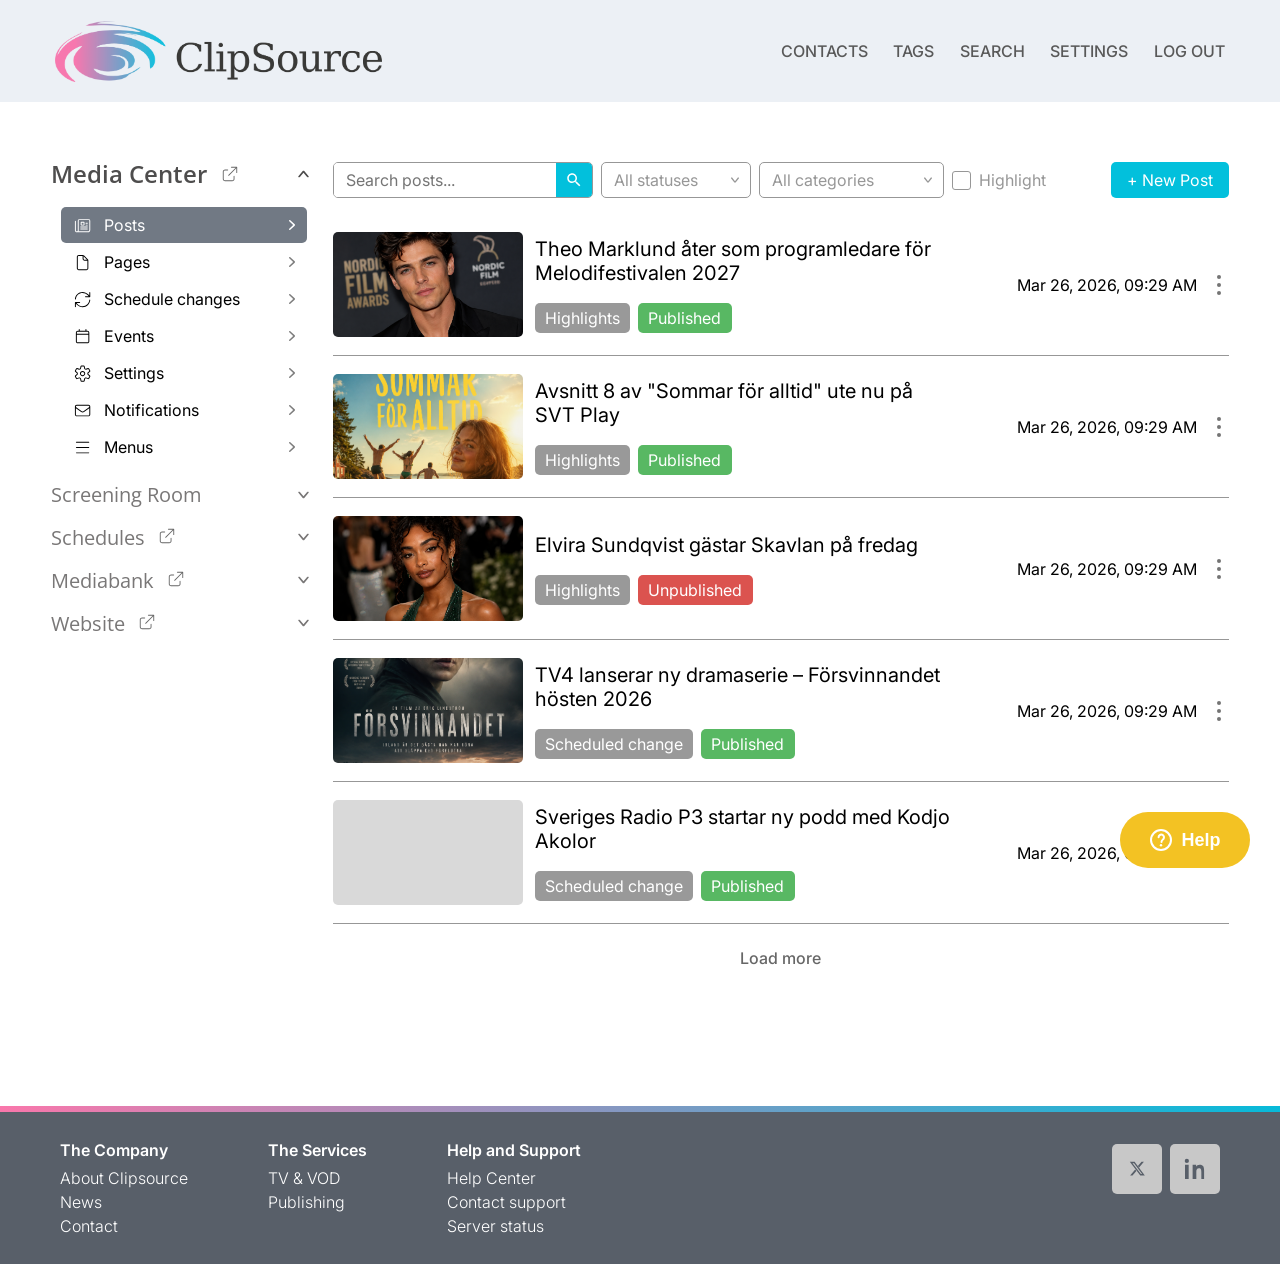
==== commit c2585b66: "jpg" ====
--- a/medicenter.html
+++ b/medicenter.html
@@ -239,7 +239,7 @@
             <div class="content-row" data-highlight="true">
               <div class="thumb" style="background-image:url('assets/post-1.jpg');background-size:cover;background-position:center"></div>
               <div class="row-info">
-                <p class="row-title">Bianca Ingrosso åter som programledare för Melodifestivalen 2027</p>
+                <p class="row-title">Theo Marklund åter som programledare för Melodifestivalen 2027</p>
                 <div class="row-badges">
                   <span class="badge badge-grey">Highlights</span>
                   <span class="badge badge-green">Published</span>
@@ -256,7 +256,7 @@
             <div class="content-row" data-highlight="true">
               <div class="thumb" style="background-image:url('assets/post-2.jpg');background-size:cover;background-position:center"></div>
               <div class="row-info">
-                <p class="row-title">Avsnitt 8 av Bonusfamiljen ute nu på SVT Play</p>
+                <p class="row-title">Avsnitt 8 av "Sommar för alltid" ute nu på SVT Play</p>
                 <div class="row-badges">
                   <span class="badge badge-grey">Highlights</span>
                   <span class="badge badge-green">Published</span>
@@ -273,7 +273,7 @@
             <div class="content-row" data-highlight="true">
               <div class="thumb" style="background-image:url('assets/post-3.jpg');background-size:cover;background-position:center"></div>
               <div class="row-info">
-                <p class="row-title">TV4 lanserar ny dramaserie – Vinterviken hösten 2026</p>
+                <p class="row-title">Elvira Sundqvist gästar Skavlan på fredag</p>
                 <div class="row-badges">
                   <span class="badge badge-grey">Highlights</span>
                   <span class="badge badge-red">Unpublished</span>
@@ -290,7 +290,7 @@
             <div class="content-row" data-highlight="false">
               <div class="thumb" style="background-image:url('assets/post-4.jpg');background-size:cover;background-position:center"></div>
               <div class="row-info">
-                <p class="row-title">Zlatan Ibrahimović gästar Skavlan på fredag</p>
+                <p class="row-title">TV4 lanserar ny dramaserie – Försvinnandet hösten 2026</p>
                 <div class="row-badges">
                   <span class="badge badge-grey">Scheduled change</span>
                   <span class="badge badge-green">Published</span>
--- a/help-overlay.css
+++ b/help-overlay.css
@@ -185,7 +185,7 @@
 
 .ho-suggestions ol {
   margin: 0;
-  padding-left: 24px;
+  padding-left: 32px;
   display: flex;
   flex-direction: column;
   gap: 10px;
